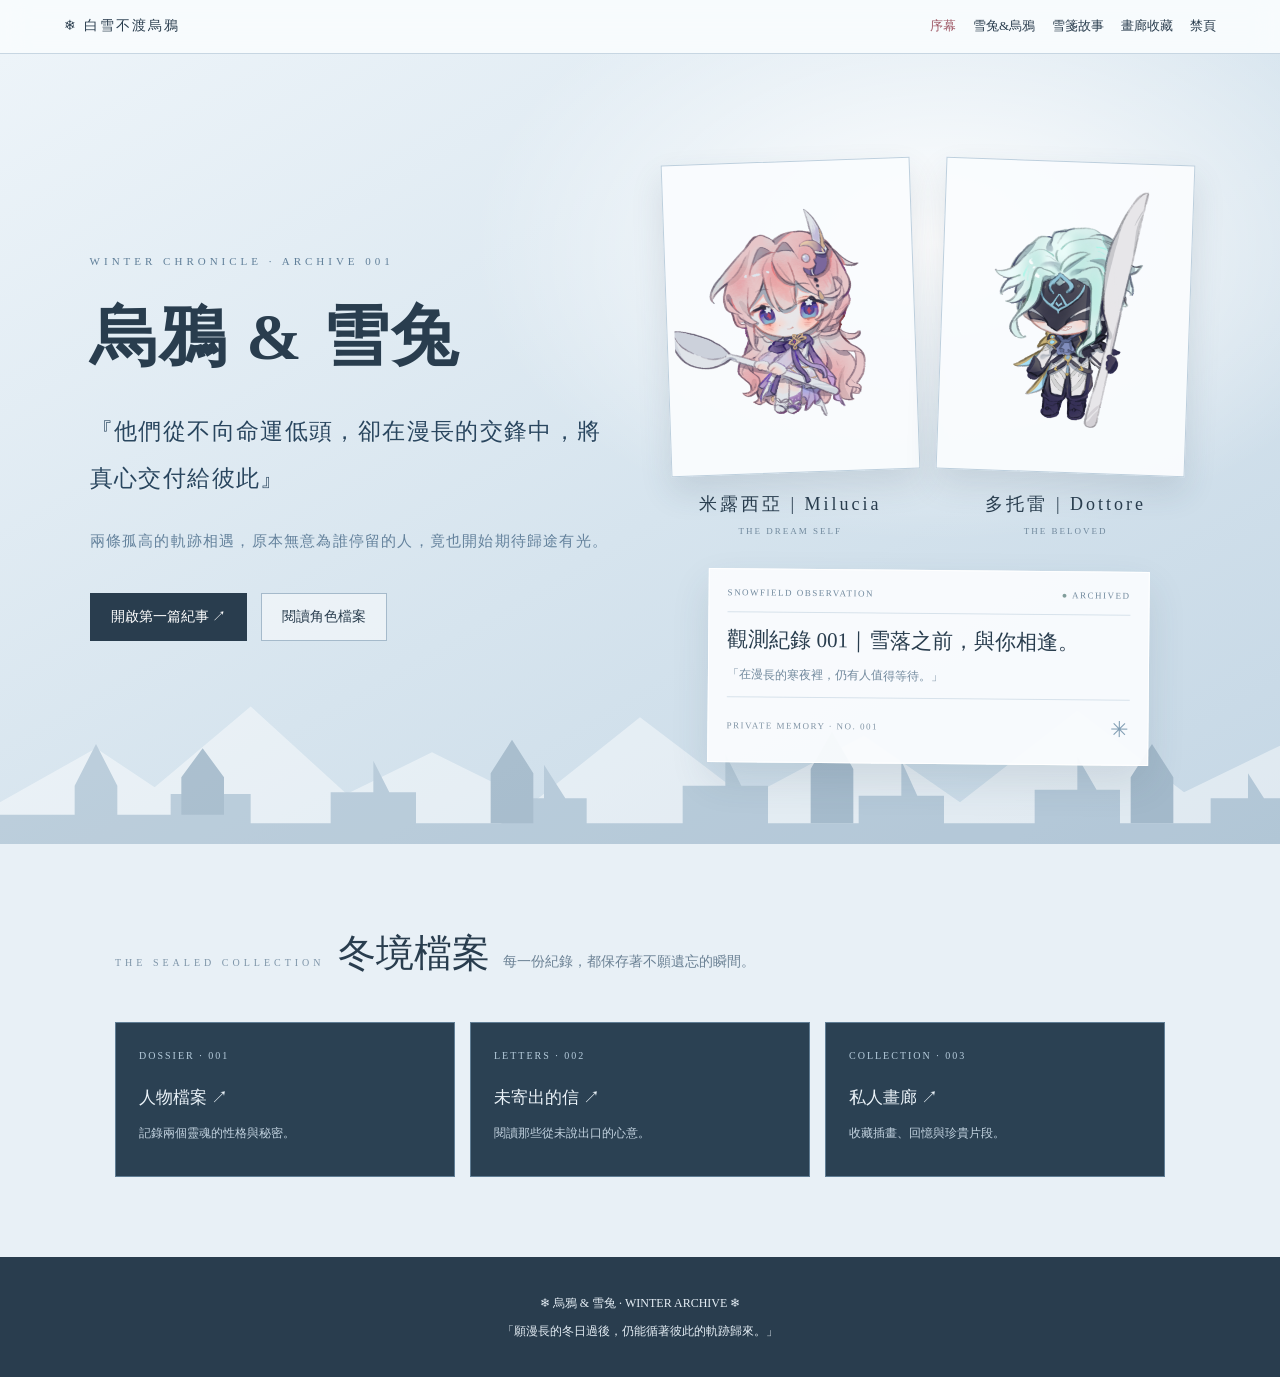
==== index.html @ 5258d236 "Update index.html" ====
<!DOCTYPE html>
<html lang="zh-Hant">
<head>
<meta charset="UTF-8">
<meta name="viewport" content="width=device-width, initial-scale=1">
<meta name="theme-color" content="#dce8f1">
<meta name="description" content="烏鴉與雪兔的私人冬境檔案。">
<title>白雪不渡烏鴉｜至冬觀測紀錄</title>

<link rel="stylesheet" href="style.css">

<style>
:root {
  --ink: #293d4e;
  --blue: #607f99;
  --muted: #71899d;
  --line: #c7d6e2;
  --paper: rgba(250,252,254,.95);
}

* { box-sizing: border-box; }

html { scroll-behavior: smooth; }

body {
  margin: 0;
  color: var(--ink);
  background: #e8f0f6;
  font-family: Georgia, "Noto Serif TC", serif;
  line-height: 1.9;
}

a { color: inherit; text-decoration: none; }

/* 導覽列 */

.site-header {
  position: relative;
  z-index: 10;
  display: flex;
  align-items: center;
  justify-content: space-between;
  flex-wrap: wrap;
  gap: 12px;
  padding: 13px 5%;
  background: rgba(248,251,253,.96);
  border-bottom: 1px solid var(--line);
}

.logo {
  font-size: 14px;
  letter-spacing: 2px;
}

.site-nav {
  display: flex;
  flex-wrap: wrap;
  gap: 17px;
  font-size: 13px;
}

.site-nav a:hover,
.site-nav a[aria-current="page"] {
  color: #a05c69;
}

/* 首頁主視覺 */

.winter-hero {
  position: relative;
  isolation: isolate;
  display: grid;
  grid-template-columns: 1fr 1fr;
  align-items: center;
  gap: clamp(28px, 4vw, 60px);
  min-height: 790px;
  padding: 65px 7%;
  overflow: hidden;
  background:
    radial-gradient(
      ellipse at 73% 24%,
      #ffffff,
      transparent 35%
    ),
    linear-gradient(
      150deg,
      #edf4f9,
      #d6e4ee 55%,
      #c5d7e5
    );
}

.winter-copy {
  position: relative;
  z-index: 2;
  max-width: 650px;
  padding: 25px 0;
}

.winter-eyebrow {
  color: var(--blue);
  font-size: 11px;
  letter-spacing: 4px;
}

.winter-title {
  margin: 22px 0 28px;
  font-size: clamp(43px, 5.2vw, 76px);
  line-height: 1.3;
  letter-spacing: 2px;
}

.winter-quote {
  margin: 0 0 24px;
  font-size: clamp(16px, 1.6vw, 20px);
  line-height: 2;
}

.winter-description {
  margin-bottom: 32px;
  color: var(--blue);
  font-size: 15px;
  line-height: 2.2;
}

.winter-actions {
  display: flex;
  flex-wrap: wrap;
  gap: 9px;
}

.btn {
  display: inline-block;
  padding: 10px 20px;
  color: white;
  background: var(--ink);
  border: 1px solid var(--ink);
  font: inherit;
  font-size: 14px;
  transition: background .25s, transform .25s;
}

.btn:hover {
  background: #4a667e;
  transform: translateY(-2px);
}

.btn-outline {
  color: var(--ink);
  background: rgba(255,255,255,.5);
  border-color: #a5bacb;
}

/* 右側人物區：放大兩張照片 */

.winter-right {
  display: flex;
  flex-direction: column;
  align-items: center;
  gap: 30px;
  width: 100%;
  max-width: 620px;
  justify-self: center;
  padding-top: 28px;
}

.portrait-pair {
  display: grid;
  grid-template-columns: repeat(2, minmax(0, 1fr));
  gap: clamp(14px, 2.2vw, 26px);
  width: 100%;
}

.portrait-item {
  min-width: 0;
  text-align: center;
}

.portrait-frame {
  position: relative;
  overflow: hidden;
  width: 100%;
  aspect-ratio: 4 / 5;
  padding: 7px;
  background: var(--paper);
  border: 1px solid #bdcfdd;
  box-shadow: 0 15px 32px rgba(47,70,90,.14);
  transition:
    transform .45s ease,
    box-shadow .45s ease;
}

.portrait-item:first-child .portrait-frame {
  transform: rotate(-2deg);
}

.portrait-item:last-child .portrait-frame {
  transform: rotate(2deg);
}

.portrait-item:first-child .portrait-frame:hover,
.portrait-item:last-child .portrait-frame:hover {
  transform: translateY(-8px) rotate(0deg) scale(1.025);
  box-shadow: 0 24px 42px rgba(47,70,90,.22);
}

.portrait-frame img {
  display: block;
  width: 100%;
  height: 100%;
  object-fit: cover;
  transition: transform .65s ease;
}

.portrait-frame:hover img {
  transform: scale(1.07);
}

.portrait-name {
  margin: 14px 0 0;
  font-size: 18px;
  font-weight: normal;
  letter-spacing: 3px;
}

.portrait-label {
  margin: 2px 0 0;
  color: var(--muted);
  font-size: 9px;
  letter-spacing: 2px;
}

/* 下方觀測紀錄：縮小並置中 */

.observation-card {
  width: 84%;
  max-width: 460px;
  padding: 15px 18px;
  background: var(--paper);
  border: 1px solid white;
  box-shadow: 0 17px 38px rgba(47,70,90,.12);
  transform: rotate(.5deg);
  transition:
    transform .35s ease,
    box-shadow .35s ease;
}

.observation-card:hover {
  transform: rotate(0deg) translateY(-3px);
  box-shadow: 0 23px 42px rgba(47,70,90,.17);
}

.observation-topline {
  display: flex;
  justify-content: space-between;
  align-items: center;
  flex-wrap: wrap;
  gap: 8px;
  padding-bottom: 10px;
  border-bottom: 1px solid #d7e2eb;
  color: #71899d;
  font-size: 9px;
  letter-spacing: 1.5px;
}

.observation-status::before {
  content: "● ";
  color: #819d9b;
}

.observation-caption {
  padding: 10px 0;
}

.observation-caption h2 {
  margin: 0 0 5px;
  font-size: clamp(16px, 1.7vw, 21px);
  font-weight: normal;
  line-height: 1.7;
}

.observation-caption p {
  margin: 0;
  color: #71899d;
  font-size: 12px;
  line-height: 1.9;
}

.observation-bottom {
  display: flex;
  align-items: center;
  justify-content: space-between;
  padding-top: 8px;
  border-top: 1px solid #d7e2eb;
  color: #8295a6;
  font-size: 9px;
  letter-spacing: 1.5px;
}

.iris-mark {
  color: #819eb4;
  font-size: 22px;
}

/* 冰雪城市剪影 */

.winter-skyline {
  position: absolute;
  z-index: -1;
  bottom: 0;
  left: 0;
  width: 100%;
  height: 150px;
  opacity: .45;
  pointer-events: none;
}

.winter-skyline .mountains { fill: white; }
.winter-skyline .city { fill: #9bb3c6; }
.winter-skyline .towers { fill: #7894aa; }

/* 下方導覽 */

.winter-sections {
  width: min(1100px, 100%);
  margin: auto;
  padding: 65px 25px 80px;
}

.section-heading { margin-bottom: 25px; }

.section-heading small {
  color: #7d94a8;
  font-size: 10px;
  letter-spacing: 4px;
}

.section-heading h2 {
  margin: 8px 0;
  font-size: clamp(27px, 4vw, 38px);
  font-weight: normal;
}

.section-heading p {
  color: #6c8295;
  font-size: 14px;
}

.door-grid {
  display: grid;
  grid-template-columns: repeat(3, minmax(0, 1fr));
  gap: 15px;
}

.door {
  display: block;
  min-height: 155px;
  padding: 23px;
  color: #eaf2f8;
  background: #2b4153;
  border: 1px solid #607d94;
  transition: transform .25s, background .25s;
}

.door:hover {
  transform: translateY(-4px);
  background: #3c566c;
}

.door small {
  display: block;
  margin-bottom: 17px;
  color: #b7cddd;
  font-size: 10px;
  letter-spacing: 2px;
}

.door strong {
  display: block;
  font-weight: normal;
  font-size: 17px;
}

.door span {
  display: block;
  margin-top: 8px;
  color: #c3d3e0;
  font-size: 12px;
}

.winter-footer {
  padding: 30px 20px;
  color: #e5eef5;
  background: #293d4e;
  text-align: center;
}

.winter-footer p {
  margin: 5px 0;
  font-size: 12px;
}

/* 手機與窄螢幕 */

@media (max-width: 800px) {
  .winter-hero {
    grid-template-columns: 1fr;
    min-height: auto;
    gap: 28px;
    padding: 45px 7% 65px;
  }

  .winter-copy {
    padding: 10px 0;
  }

  .winter-title {
    font-size: clamp(40px, 10vw, 65px);
  }

  .winter-right {
    width: 100%;
    max-width: 580px;
    padding-top: 0;
    gap: 25px;
  }

  .portrait-pair {
    gap: 16px;
  }

  .portrait-frame {
    padding: 6px;
  }

  .observation-card {
    width: 88%;
  }

  .door-grid {
    grid-template-columns: 1fr;
  }
}

@media (max-width: 420px) {
  .site-header {
    padding: 12px 5%;
  }

  .site-nav {
    gap: 10px;
    font-size: 12px;
  }

  .portrait-pair {
    gap: 12px;
  }

  .portrait-name {
    font-size: 16px;
  }

  .observation-card {
    width: 94%;
    padding: 13px;
  }
}

@media (prefers-reduced-motion: reduce) {
  *, *::before, *::after {
    animation: none !important;
    transition: none !important;
    scroll-behavior: auto !important;
  }
}
</style>
</head>

<body>

<header class="site-header">
  <a class="logo" href="index.html">❄ 白雪不渡烏鴉</a>

  <nav class="site-nav" aria-label="主要導覽">
    <a href="index.html" aria-current="page">序幕</a>
    <a href="characters.html">雪兔&烏鴉</a>
    <a href="stories.html">雪箋故事</a>
    <a href="gallery.html">畫廊收藏</a>
    <a href="secret.html">禁頁</a>
  </nav>
</header>

<main>

<section class="winter-hero">

  <svg class="winter-skyline"
       viewBox="0 0 1200 180"
       preserveAspectRatio="none"
       aria-hidden="true">
    <g class="mountains">
      <path d="M0 130 L90 65 L145 112 L235 15 L325 120 L405 70 L500 130 L600 28 L700 125 L810 50 L900 130 L1010 20 L1110 118 L1200 62 L1200 180 L0 180Z"/>
    </g>
    <g class="city">
      <path d="M0 145 L70 145 L70 110 L90 60 L110 110 L110 145 L160 145 L160 120 L195 120 L195 85 L210 120 L235 120 L235 155 L310 155 L310 118 L350 118 L350 80 L365 118 L390 118 L390 155 L470 155 L470 125 L510 125 L510 85 L530 125 L550 125 L550 155 L640 155 L640 110 L680 110 L680 72 L695 110 L720 110 L720 155 L805 155 L805 122 L845 122 L845 80 L860 122 L885 122 L885 155 L970 155 L970 115 L1010 115 L1010 75 L1028 115 L1050 115 L1050 155 L1135 155 L1135 125 L1170 125 L1170 95 L1185 125 L1200 125 L1200 180 L0 180Z"/>
    </g>
    <g class="towers">
      <path d="M170 145 L170 100 L190 65 L210 100 L210 145Z M460 155 L460 95 L480 55 L500 95 L500 155Z M760 155 L760 90 L780 45 L800 90 L800 155Z M1060 155 L1060 100 L1080 60 L1100 100 L1100 155Z"/>
    </g>
  </svg>

  <div class="winter-copy">

    <div class="winter-eyebrow">
      WINTER CHRONICLE · ARCHIVE 001
    </div>

    <h1 class="winter-title">烏鴉 &amp; 雪兔</h1>

    <p class="hero-quote">『他們從不向命運低頭，卻在漫長的交鋒中，將真心交付給彼此』</p>

     <p class="hero-description">兩條孤高的軌跡相遇，原本無意為誰停留的人，竟也開始期待歸途有光。</p>

    <div class="winter-actions">
      <a class="btn" href="stories.html">開啟第一篇紀事 ↗</a>
      <a class="btn btn-outline" href="characters.html">閱讀角色檔案</a>
    </div>

  </div>

  <div class="winter-right">

    <div class="portrait-pair">

      <article class="portrait-item">
        <div class="portrait-frame">
          <img
            src="images/01.PNG" alt="米露西亞的夢設大頭照">
        </div>
        <h2 class="portrait-name">米露西亞 | Milucia</h2>
        <p class="portrait-label">THE DREAM SELF</p>
      </article>

      <article class="portrait-item">
        <div class="portrait-frame">
          <img
            src="images/02.PNG" alt="多托雷的夢角大頭照">
        </div>
        <h2 class="portrait-name">多托雷 | Dottore</h2>
        <p class="portrait-label">THE BELOVED</p>
      </article>

    </div>

    <article class="observation-card">

      <div class="observation-topline">
        <span>SNOWFIELD OBSERVATION</span>
        <span class="observation-status">ARCHIVED</span>
      </div>

      <div class="observation-caption">
        <h2>觀測紀錄 001｜雪落之前，與你相逢。</h2>
        <p>「在漫長的寒夜裡，仍有人值得等待。」</p>
      </div>

      <div class="observation-bottom">
        <span>PRIVATE MEMORY · NO. 001</span>
        <span class="iris-mark" aria-label="鳶尾花">✳</span>
      </div>

    </article>

  </div>

</section>

<section class="winter-sections">

  <div class="section-heading">
    <small>THE SEALED COLLECTION</small>
    <h2>冬境檔案</h2>
    <p>每一份紀錄，都保存著不願遺忘的瞬間。</p>
  </div>

  <div class="door-grid">

    <a class="door" href="characters.html">
      <small>DOSSIER · 001</small>
      <strong>人物檔案 ↗</strong>
      <span>記錄兩個靈魂的性格與秘密。</span>
    </a>

    <a class="door" href="stories.html">
      <small>LETTERS · 002</small>
      <strong>未寄出的信 ↗</strong>
      <span>閱讀那些從未說出口的心意。</span>
    </a>

    <a class="door" href="gallery.html">
      <small>COLLECTION · 003</small>
      <strong>私人畫廊 ↗</strong>
      <span>收藏插畫、回憶與珍貴片段。</span>
    </a>

  </div>

</section>

</main>

<footer class="winter-footer">
  <p>❄ 烏鴉 &amp; 雪兔 · WINTER ARCHIVE ❄</p>
  <p>「願漫長的冬日過後，仍能循著彼此的軌跡歸來。」</p>
</footer>

</body>
</html>
---- style.css ----
:root {
  --ink: #263949;
  --blue: #48647c;
  --muted: #71869a;
  --ice: #e8f0f6;
  --paper: rgba(250, 252, 254, .86);
  --line: #bdccd9;
  --wine: #8b3547;
}

* { box-sizing: border-box; }

html {
  scroll-behavior: smooth;
}

body {
  margin: 0;
  color: var(--ink);
  background: #e8eef3;
  font-family: Georgia, "Noto Serif TC", serif;
  line-height: 1.9;
}

a { color: inherit; text-decoration: none; }

.site-header {
  position: sticky;
  top: 0;
  z-index: 30;
  display: flex;
  justify-content: space-between;
  align-items: center;
  flex-wrap: wrap;
  gap: 12px;
  padding: 13px 5%;
  background: rgba(248, 251, 253, .94);
  border-bottom: 1px solid var(--line);
  backdrop-filter: blur(14px);
}

.logo {
  font-size: 14px;
  letter-spacing: 2px;
  color: var(--ink);
}

.site-nav {
  display: flex;
  flex-wrap: wrap;
  gap: 17px;
  font-size: 13px;
}

.site-nav a:hover,
.site-nav a[aria-current="page"] {
  color: var(--wine);
}

.hero {
  position: relative;
  isolation: isolate;
  display: grid;
  grid-template-columns: 1fr .88fr;
  align-items: center;
  gap: clamp(25px, 5vw, 72px);
  min-height: 82vh;
  padding: 75px 8%;
  overflow: hidden;
  background:
    radial-gradient(ellipse at 75% 25%, #fff 0%, transparent 32%),
    linear-gradient(150deg, #edf4f9, #c9d9e6 55%, #e9eff4);
}

.hero::before {
  content: "";
  position: absolute;
  z-index: -1;
  inset: 0;
  opacity: .45;
  background:
    linear-gradient(180deg, transparent 55%, #f8fbfd 100%);
}

.hero-copy {
  position: relative;
  z-index: 2;
  max-width: 620px;
  animation: reveal 1s ease both;
}

.eyebrow {
  color: var(--blue);
  font-size: 11px;
  letter-spacing: 4px;
}

h1 {
  font-size: clamp(40px, 6vw, 70px);
  line-height: 1.35;
  letter-spacing: 3px;
  margin: 18px 0 25px;
}

.hero-quote {
  font-size: clamp(16px, 1.8vw, 20px);
  margin: 22px 0;
}

.hero-description {
  color: #536a7e;
  margin: 22px 0 30px;
}

.art-card {
  position: relative;
  z-index: 2;
  padding: 12px;
  background: rgba(255,255,255,.76);
  border: 1px solid white;
  box-shadow: 0 24px 65px rgba(43, 65, 84, .18);
  transform: rotate(1.5deg);
  transition: transform .4s, box-shadow .4s;
}

.art-card:hover {
  transform: rotate(0deg) translateY(-6px);
  box-shadow: 0 30px 75px rgba(43, 65, 84, .23);
}

.art-frame {
  min-height: 250px;
  aspect-ratio: 4 / 5;
  overflow: hidden;
  background:
    radial-gradient(ellipse at 50% 35%, white, transparent 65%),
    linear-gradient(145deg, #f8fbfd, #c9d9e6);
}

.art-frame img {
  display: block;
  width: 100%;
  height: 100%;
  min-height: 250px;
  object-fit: cover;
}

.art-caption {
  padding: 12px 5px 5px;
}

.art-caption h2 {
  margin: 0;
  font-size: 19px;
}

.art-caption p {
  margin: 4px 0 0;
  color: var(--muted);
  font-size: 12px;
}

.btn {
  display: inline-block;
  padding: 10px 20px;
  margin: 5px 5px 5px 0;
  color: white;
  background: var(--ink);
  border: 1px solid var(--ink);
  font: inherit;
  font-size: 14px;
  cursor: pointer;
  transition: .25s;
}

.btn:hover {
  background: var(--blue);
  transform: translateY(-2px);
}

.btn-outline {
  color: var(--ink);
  background: rgba(255,255,255,.5);
  border-color: #9aafc0;
}

.btn-outline:hover {
  color: white;
  background: var(--blue);
}

.page-banner {
  position: relative;
  overflow: hidden;
  padding: 75px 8%;
  background:
    radial-gradient(ellipse at 80% 0%, white, transparent 45%),
    linear-gradient(145deg, #dce8f1, #f6f9fb);
  border-bottom: 1px solid var(--line);
}

.page-banner h1 {
  font-size: clamp(35px, 5vw, 58px);
}

.content {
  width: min(1000px, 100%);
  margin: auto;
  padding: 55px 24px 85px;
}

.section-heading {
  display: flex;
  flex-wrap: wrap;
  align-items: baseline;
  gap: 13px;
  margin-bottom: 22px;
}

.section-number {
  color: var(--wine);
  font-size: 24px;
  font-style: italic;
}

h2, h3 { color: var(--ink); }

.grid {
  display: grid;
  grid-template-columns: repeat(2, minmax(0, 1fr));
  gap: 20px;
}

.card {
  padding: 25px;
  background: var(--paper);
  border: 1px solid var(--line);
  box-shadow: 0 12px 35px rgba(43,65,84,.07);
  transition: transform .3s, border-color .3s;
}

.card:hover {
  transform: translateY(-4px);
  border-color: #829bb0;
}

.card-label {
  color: var(--wine);
  font-size: 11px;
  letter-spacing: 3px;
}

.card p { color: #566d81; }

.story-card {
  margin: 18px 0;
  border-left: 3px solid #8b3547;
}

.gallery-image {
  display: block;
  width: 100%;
  aspect-ratio: 4 / 3;
  object-fit: cover;
  background: #dbe6ee;
}

.dialogue-box {
  min-height: 80px;
  padding: 20px;
  color: var(--ink);
  background: #f8fbfd;
  border-left: 3px solid var(--wine);
  margin-bottom: 16px;
}

input {
  width: min(100%, 420px);
  padding: 12px;
  border: 1px solid #aebfce;
  background: #f9fbfd;
  font: inherit;
}

.ice-scene {
  position: absolute;
  inset: auto 0 0;
  width: 100%;
  height: 35%;
  z-index: -1;
  opacity: .42;
  pointer-events: none;
}

.ice-scene .far { fill: #a9bfd0; }
.ice-scene .near { fill: #718da4; }
.ice-scene .snow { fill: #f8fbfd; }

footer {
  padding: 30px 20px;
  text-align: center;
  color: #e8f0f6;
  background: #263949;
}

footer p { margin: 4px; }

.small {
  font-size: 12px;
  color: var(--muted);
}

@keyframes reveal {
  from { opacity: 0; transform: translateY(16px); }
  to { opacity: 1; transform: translateY(0); }
}

@media (max-width: 760px) {
  .hero {
    grid-template-columns: 1fr;
    padding: 55px 7%;
  }

  .art-card {
    width: min(100%, 440px);
    margin: 10px auto 20px;
  }

  .grid { grid-template-columns: 1fr; }

  .site-header { align-items: flex-start; }
  .site-nav { gap: 10px; }
  .page-banner { padding: 55px 7%; }
}

@media (prefers-reduced-motion: reduce) {
  *, *::before, *::after {
    animation: none !important;
    transition: none !important;
    scroll-behavior: auto !important;
  }
}

/* ===== 烏鴉與雪兔：冰封檔案室首頁 ===== */

.archive-home {
  background: #e9f0f5;
  color: #25394a;
}

.archive-hero {
  position: relative;
  isolation: isolate;
  min-height: 88vh;
  display: flex;
  align-items: flex-end;
  padding: 90px 8% 85px;
  overflow: hidden;
  background:
    linear-gradient(
      0deg,
      rgba(16, 31, 45, .94) 0%,
      rgba(22, 40, 55, .62) 42%,
      rgba(30, 49, 65, .12) 100%
    ),
    url("images/winter-palace.jpg") center 45% / cover no-repeat,
    linear-gradient(145deg, #cbdbe7, #526c83);
}

.archive-hero::after {
  content: "SNEZHNAYA";
  position: absolute;
  z-index: -1;
  top: 25px;
  right: -15px;
  color: rgba(255,255,255,.12);
  font-size: clamp(55px, 12vw, 160px);
  letter-spacing: 10px;
  writing-mode: vertical-rl;
  pointer-events: none;
}

.archive-hero-inner {
  width: min(780px, 100%);
  color: #f4f8fb;
}

.archive-kicker {
  color: #c3d7e6;
  font-size: 11px;
  letter-spacing: 5px;
}

.archive-hero h1 {
  margin: 20px 0;
  color: #f7fafc;
  font-size: clamp(42px, 8vw, 88px);
  line-height: 1.25;
  letter-spacing: 5px;
  text-shadow: 0 3px 25px rgba(0,0,0,.18);
}

.archive-quote {
  max-width: 680px;
  padding-left: 18px;
  border-left: 2px solid #b6cbdc;
  color: #edf4f9;
  font-size: clamp(16px, 2vw, 21px);
}

.archive-description {
  max-width: 650px;
  color: #c7d7e4;
  margin: 24px 0 30px;
}

.archive-stamp {
  display: inline-block;
  margin-bottom: 25px;
  padding: 5px 10px;
  border: 1px solid rgba(220,235,246,.45);
  color: #d7e6f1;
  font-size: 10px;
  letter-spacing: 3px;
}

.archive-links {
  display: grid;
  grid-template-columns: repeat(3, minmax(0, 1fr));
  gap: 12px;
}

.archive-link {
  display: block;
  padding: 20px;
  color: #edf4f9;
  background: #24394c;
  border: 1px solid #526b80;
  transition: .25s;
}

.archive-link:hover {
  background: #3b566d;
  transform: translateY(-4px);
}

.archive-link small {
  display: block;
  margin-bottom: 8px;
  color: #b9ccdb;
  letter-spacing: 2px;
}

.archive-link strong {
  font-size: 16px;
  font-weight: normal;
}

.archive-gallery {
  max-width: 1100px;
  margin: auto;
  padding: 75px 24px;
}

.archive-gallery-heading {
  margin-bottom: 30px;
}

.archive-gallery-heading h2 {
  font-size: clamp(28px, 4vw, 42px);
  letter-spacing: 3px;
}

.archive-gallery-heading p {
  color: #637b90;
}

.archive-art-grid {
  display: grid;
  grid-template-columns: 1.1fr .9fr;
  gap: 20px;
  align-items: start;
}

.archive-art {
  padding: 12px;
  background: #f9fbfd;
  border: 1px solid #c4d2de;
  box-shadow: 0 15px 35px rgba(37,57,74,.09);
}

.archive-art:nth-child(2) {
  margin-top: 55px;
}

.archive-art img {
  display: block;
  width: 100%;
  aspect-ratio: 4 / 5;
  object-fit: cover;
  background: #d6e3ec;
}

.archive-art figcaption {
  padding: 15px 5px 8px;
}

.archive-art figcaption small {
  color: #8b3547;
  letter-spacing: 2px;
}

.archive-art figcaption h3 {
  margin: 7px 0;
}

.archive-art figcaption p {
  color: #637b90;
  font-size: 13px;
}

.archive-endnote {
  padding: 45px 20px;
  text-align: center;
  color: #dce8f1;
  background: #243747;
}

@media (max-width: 700px) {
  .archive-hero {
    min-height: 78vh;
    padding: 65px 7%;
  }

  .archive-links {
    grid-template-columns: 1fr;
  }

  .archive-art-grid {
    grid-template-columns: 1fr;
  }

  .archive-art:nth-child(2) {
    margin-top: 0;
  }
}
/* ===== 烏鴉與雪兔｜冰雪文學字體美化 ===== */

/* 首頁第一段：優雅的古典題詞 */
.hero-quote {
  font-family: "Noto Serif TC", "Songti TC", "PMingLiU", serif;
  font-size: clamp(20px, 1.8vw, 27px);
  font-weight: 400;
  line-height: 2;
  letter-spacing: 0.06em;
  color: #29465f;
  text-shadow: 0 1px 2px rgba(255, 255, 255, 0.3);
  margin-bottom: 24px;
}

/* 首頁第二段：清冷的冬日手札 */
.hero-description {
  font-family: "Noto Serif TC", "Songti TC", "PMingLiU", serif;
  font-size: clamp(15px, 1.15vw, 18px);
  font-weight: 400;
  line-height: 2.2;
  letter-spacing: 0.08em;
  color: #64829c;
  margin-top: 12px;
  margin-bottom: 30px;
}

/* 手機版字體調整 */
@media (max-width: 600px) {
  .hero-quote {
    font-size: 18px;
    letter-spacing: 0.03em;
  }

  .hero-description {
    font-size: 14px;
    letter-spacing: 0.04em;
  }
}
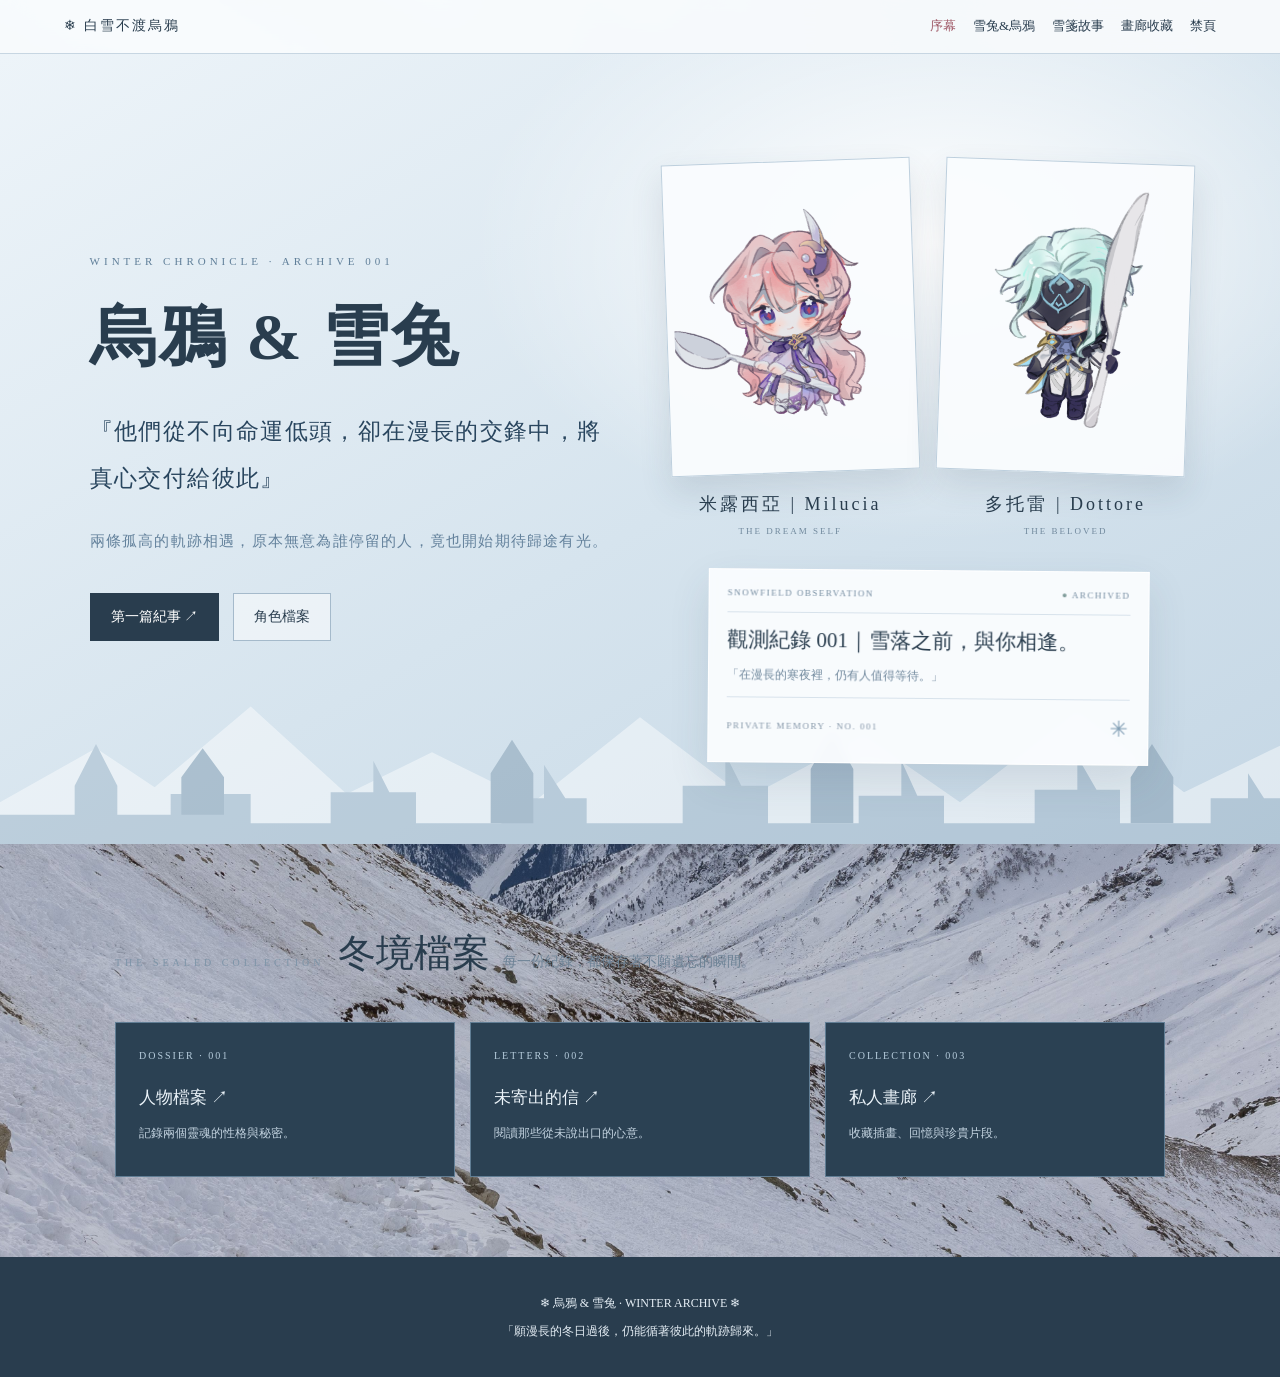
==== commit aa2fc818: "Update index.html" ====
--- a/index.html
+++ b/index.html
@@ -523,8 +523,8 @@
      <p class="hero-description">兩條孤高的軌跡相遇，原本無意為誰停留的人，竟也開始期待歸途有光。</p>
 
     <div class="winter-actions">
-      <a class="btn" href="stories.html">開啟第一篇紀事 ↗</a>
-      <a class="btn btn-outline" href="characters.html">閱讀角色檔案</a>
+      <a class="btn" href="stories.html">第一篇紀事 ↗</a>
+      <a class="btn btn-outline" href="characters.html">角色檔案</a>
     </div>
 
   </div>
--- a/style.css
+++ b/style.css
@@ -583,3 +583,80 @@
     letter-spacing: 0.04em;
   }
 }
+
+/* ===== 烏鴉與雪兔｜淡色冰雪背景 ===== */
+
+body {
+  background-color: #edf3f8;
+  background-image: url("./images/yuki.jpg") !important;
+  background-size: cover !important;
+  background-position: center !important;
+  background-repeat: no-repeat !important;
+  background-attachment: fixed;
+}
+
+/* 讓首頁內容保持清晰 */
+.hero {
+  background-color: transparent;
+}
+
+/* 照片卡片與觀測紀錄維持清透的冰雪質感 */
+.observation-card,
+.character-card {
+  background-color: rgba(250, 252, 255, 0.88);
+  backdrop-filter: blur(5px);
+  -webkit-backdrop-filter: blur(5px);
+}
+
+/* 手機版背景 */
+@media (max-width: 768px) {
+  body {
+    background-attachment: scroll;
+    background-position: center center;
+  }
+}
+/* ===== 首頁專用：雪山背景 ===== */
+
+body:has(.hero) {
+  background-image:
+    linear-gradient(
+      rgba(239, 245, 250, 0.76),
+      rgba(239, 245, 250, 0.76)
+    ),
+    url("./images/yuki.jpg") !important;
+  background-size: cover !important;
+  background-position: center center !important;
+  background-repeat: no-repeat !important;
+  background-attachment: fixed !important;
+}
+
+/* 首頁主視覺保持透明，讓雪山透出來 */
+.hero {
+  background: transparent !important;
+  background-image: none !important;
+}
+
+/* ===== 烏鴉與雪兔：首頁雪山背景修正 ===== */
+
+/* ===== 首頁雪山背景：統一設定 ===== */
+body:has(.hero) {
+  background-color: #edf3f8 !important;
+  background-image:
+    linear-gradient(
+      rgba(239, 245, 250, 0.38),
+      rgba(239, 245, 250, 0.38)
+    ),
+    url("./images/yuki.jpg") !important;
+  background-size: cover !important;
+  background-position: center center !important;
+  background-repeat: no-repeat !important;
+  background-attachment: fixed !important;
+}
+
+body:has(.hero) .hero {
+  background: transparent !important;
+  background-image: none !important;
+}
+
+}
+
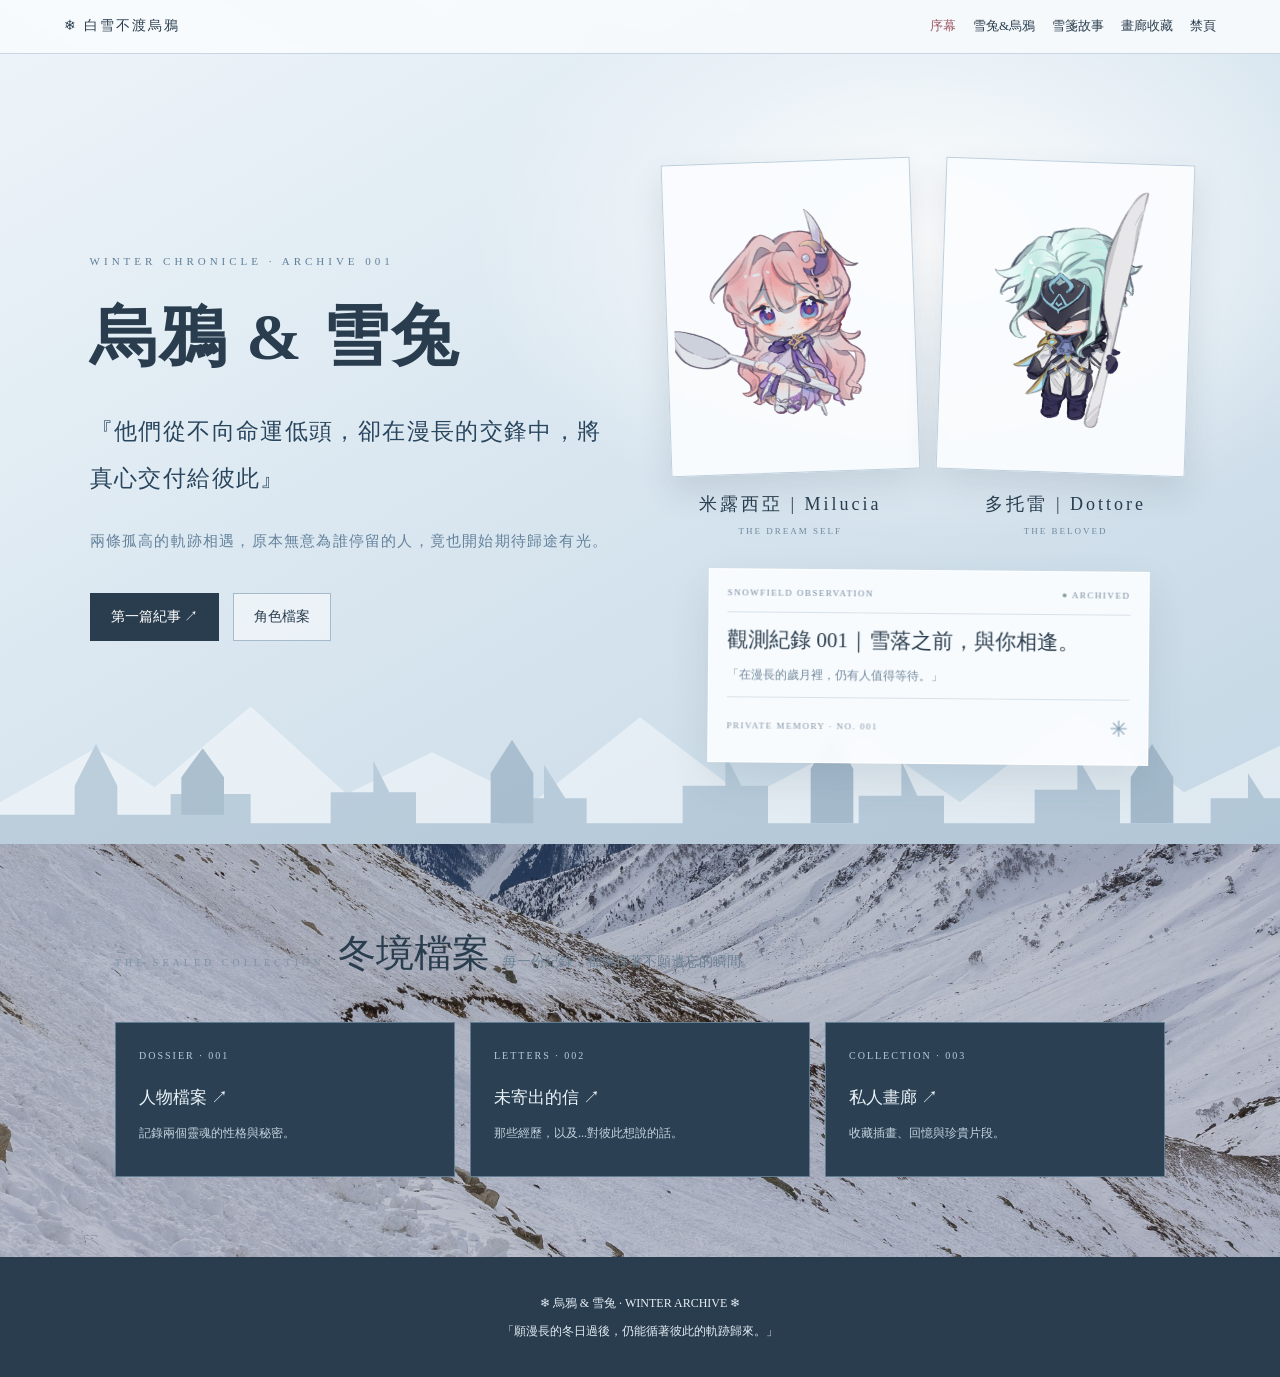
==== commit 365e99bb: "Update index.html" ====
--- a/index.html
+++ b/index.html
@@ -536,7 +536,7 @@
       <article class="portrait-item">
         <div class="portrait-frame">
           <img
-            src="images/01.PNG" alt="米露西亞的夢設大頭照">
+            src="images/01.PNG" alt="米露西亞的大頭照">
         </div>
         <h2 class="portrait-name">米露西亞 | Milucia</h2>
         <p class="portrait-label">THE DREAM SELF</p>
@@ -545,7 +545,7 @@
       <article class="portrait-item">
         <div class="portrait-frame">
           <img
-            src="images/02.PNG" alt="多托雷的夢角大頭照">
+            src="images/02.PNG" alt="多托雷的大頭照">
         </div>
         <h2 class="portrait-name">多托雷 | Dottore</h2>
         <p class="portrait-label">THE BELOVED</p>
@@ -562,12 +562,12 @@
 
       <div class="observation-caption">
         <h2>觀測紀錄 001｜雪落之前，與你相逢。</h2>
-        <p>「在漫長的寒夜裡，仍有人值得等待。」</p>
+        <p>「在漫長的歲月裡，仍有人值得等待。」</p>
       </div>
 
       <div class="observation-bottom">
         <span>PRIVATE MEMORY · NO. 001</span>
-        <span class="iris-mark" aria-label="鳶尾花">✳</span>
+        <span class="iris-mark" aria-label="山茶花">✳</span>
       </div>
 
     </article>
@@ -595,7 +595,7 @@
     <a class="door" href="stories.html">
       <small>LETTERS · 002</small>
       <strong>未寄出的信 ↗</strong>
-      <span>閱讀那些從未說出口的心意。</span>
+      <span>那些經歷，以及...對彼此想說的話。</span>
     </a>
 
     <a class="door" href="gallery.html">
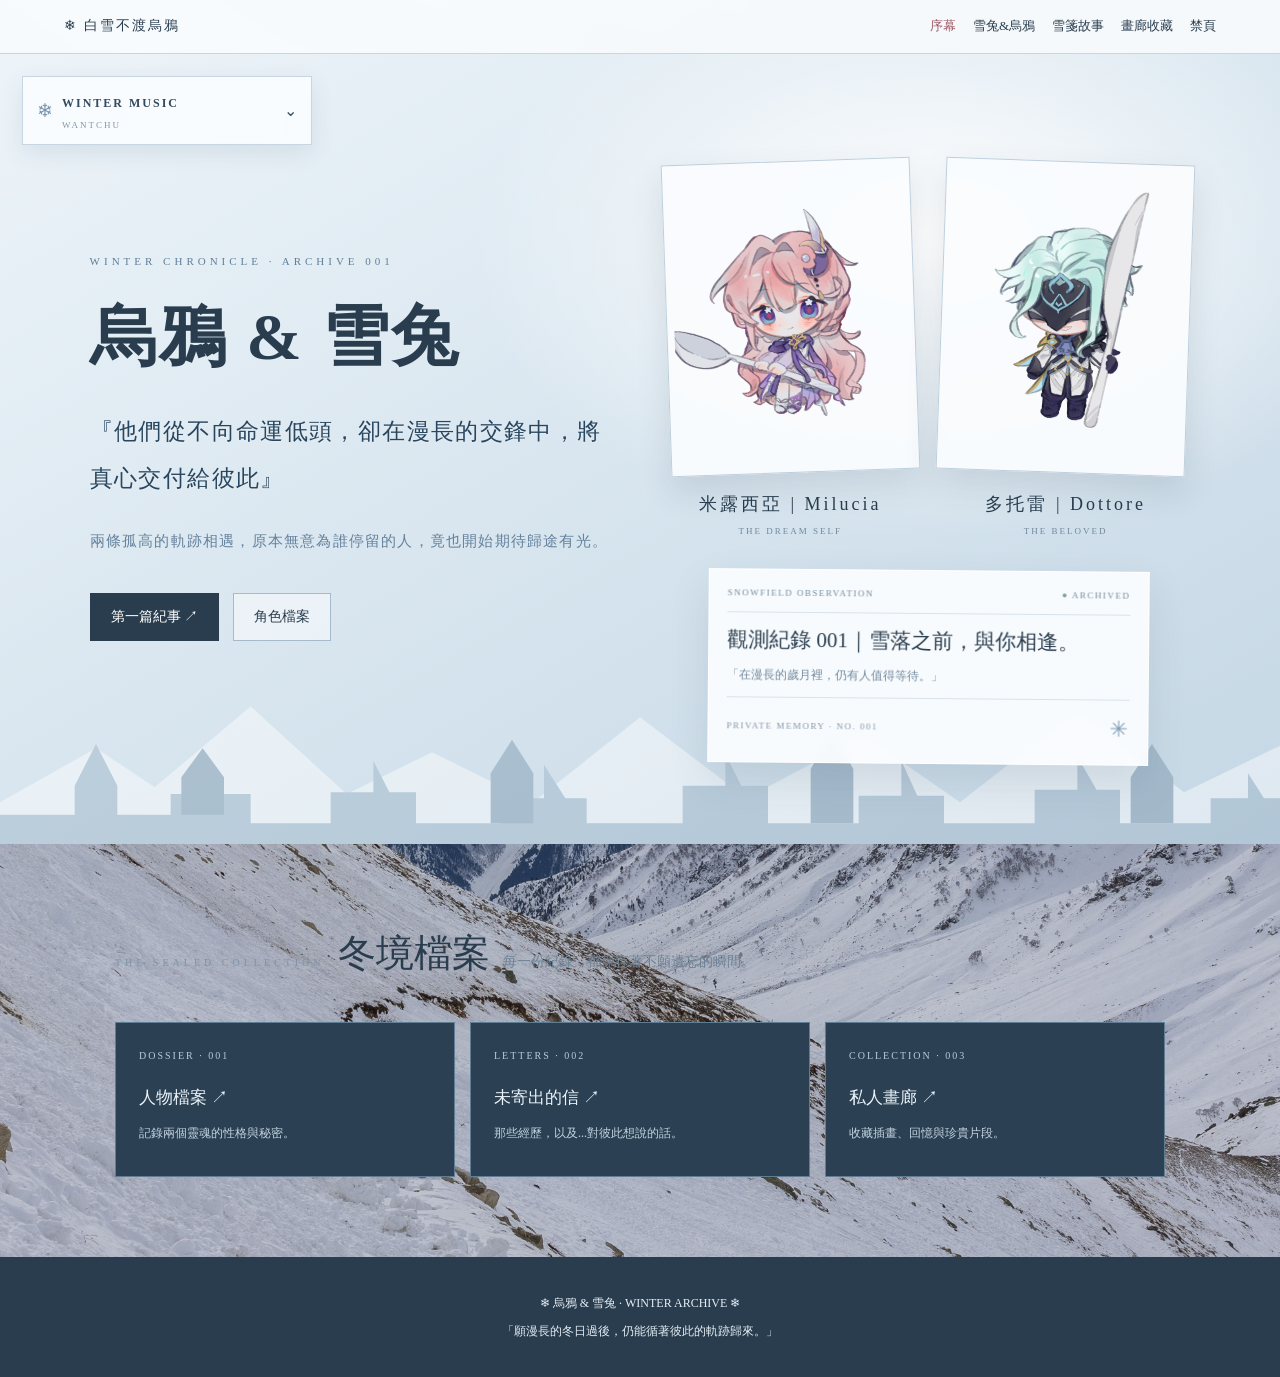
==== commit 03d2691d: "Update index.html" ====
--- a/index.html
+++ b/index.html
@@ -474,6 +474,164 @@
     scroll-behavior: auto !important;
   }
 }
+
+/* WINTER MUSIC PLAYER */
+.winter-music {
+  position: fixed;
+  top: 76px;
+  left: 22px;
+  z-index: 50;
+  width: min(290px, calc(100vw - 32px));
+  color: #344b5f;
+  font-family: Georgia, "Noto Serif TC", serif;
+}
+.winter-music-toggle {
+  display: flex;
+  align-items: center;
+  justify-content: space-between;
+  gap: 12px;
+  width: 100%;
+  padding: 10px 14px;
+  color: #344b5f;
+  background: rgba(249,252,254,.94);
+  border: 1px solid #c7d6e2;
+  box-shadow: 0 8px 22px rgba(47,70,90,.10);
+  cursor: pointer;
+  font: inherit;
+  text-align: left;
+  backdrop-filter: blur(10px);
+}
+.winter-music-toggle:hover { background: #fff; }
+.winter-music-toggle-label {
+  display: flex;
+  align-items: center;
+  gap: 9px;
+  min-width: 0;
+}
+.winter-music-disc {
+  color: #7895ad;
+  font-size: 19px;
+  line-height: 1;
+}
+.winter-music-toggle small {
+  display: block;
+  color: #8298aa;
+  font-size: 9px;
+  letter-spacing: 2px;
+}
+.winter-music-panel {
+  display: none;
+  margin-top: 7px;
+  padding: 15px;
+  background: rgba(249,252,254,.97);
+  border: 1px solid #c7d6e2;
+  box-shadow: 0 14px 34px rgba(47,70,90,.16);
+  backdrop-filter: blur(12px);
+}
+.winter-music.is-open .winter-music-panel { display: block; }
+.winter-music-topline {
+  display: flex;
+  align-items: center;
+  justify-content: space-between;
+  margin-bottom: 12px;
+  color: #8298aa;
+  font-size: 9px;
+  letter-spacing: 2px;
+}
+.winter-music-track {
+  margin-bottom: 2px;
+  color: #2e465a;
+  font-size: 17px;
+  overflow-wrap: anywhere;
+}
+.winter-music-subtitle {
+  margin-bottom: 13px;
+  color: #8298aa;
+  font-size: 10px;
+  letter-spacing: 1px;
+}
+.winter-music-select {
+  width: 100%;
+  margin: 0 0 12px;
+  padding: 8px 10px;
+  color: #405b70;
+  background: #f1f6fa;
+  border: 1px solid #d0dde7;
+  font: inherit;
+  font-size: 12px;
+}
+.winter-music-time {
+  display: flex;
+  justify-content: space-between;
+  margin-bottom: 3px;
+  color: #8298aa;
+  font: 10px Georgia, serif;
+  font-variant-numeric: tabular-nums;
+}
+.winter-music input[type="range"] {
+  width: 100%;
+  margin: 3px 0 10px;
+  accent-color: #718fa8;
+  cursor: pointer;
+}
+.winter-music-controls {
+  display: flex;
+  align-items: center;
+  justify-content: center;
+  gap: 22px;
+  margin: 4px 0 12px;
+}
+.winter-music-controls button,
+.winter-music-volume button {
+  display: inline-flex;
+  align-items: center;
+  justify-content: center;
+  padding: 0;
+  color: #536f85;
+  background: transparent;
+  border: 0;
+  cursor: pointer;
+  font-size: 17px;
+}
+.winter-music-controls .winter-music-play {
+  width: 39px;
+  height: 39px;
+  color: #fff;
+  background: #344f65;
+  border-radius: 50%;
+  font-size: 15px;
+}
+.winter-music-volume {
+  display: grid;
+  grid-template-columns: 18px 1fr 30px;
+  align-items: center;
+  gap: 8px;
+  color: #7891a5;
+  font-size: 10px;
+}
+.winter-music-volume input { margin: 0 !important; }
+.winter-music-note {
+  margin-top: 11px;
+  color: #9aabba;
+  font-size: 8px;
+  letter-spacing: 1.7px;
+  text-align: center;
+}
+.winter-music button:focus-visible,
+.winter-music select:focus-visible,
+.winter-music input:focus-visible {
+  outline: 2px solid #789ab2;
+  outline-offset: 3px;
+}
+@media (max-width: 600px) {
+  .winter-music {
+    top: 12px;
+    left: 12px;
+    width: min(260px, calc(100vw - 24px));
+  }
+  .winter-music-panel { padding: 12px; }
+}
+
 </style>
 </head>
 
@@ -615,5 +773,200 @@
   <p>「願漫長的冬日過後，仍能循著彼此的軌跡歸來。」</p>
 </footer>
 
+
+<!-- WINTER MUSIC PLAYER -->
+<aside class="winter-music" id="winterMusic">
+  <button class="winter-music-toggle" id="musicToggle"
+          type="button" aria-expanded="false" aria-controls="musicPanel">
+    <span class="winter-music-toggle-label">
+      <span class="winter-music-disc" aria-hidden="true">❄</span>
+      <span>
+        <strong style="font-size:12px;letter-spacing:2px;">WINTER MUSIC</strong>
+        <small id="musicMiniTitle">選擇一首冬日旋律</small>
+      </span>
+    </span>
+    <span id="musicChevron" aria-hidden="true">⌄</span>
+  </button>
+
+  <div class="winter-music-panel" id="musicPanel">
+    <div class="winter-music-topline">
+      <span>NOW PLAYING</span>
+      <span id="musicTrackNumber">TRACK 01 / 03</span>
+    </div>
+
+    <div class="winter-music-track" id="musicTrackTitle">WANTCHU</div>
+    <div class="winter-music-subtitle">WINTER CHRONICLE · MUSIC ARCHIVE</div>
+
+    <label for="musicSelect" class="winter-music-subtitle">PLAYLIST</label>
+    <select class="winter-music-select" id="musicSelect">
+      <option value="0">01 · WANTCHU</option>
+      <option value="1">02 · 心の在り処</option>
+      <option value="2">03 · 星月夜</option>
+    </select>
+
+    <div class="winter-music-time">
+      <span id="musicCurrentTime">0:00</span>
+      <span id="musicDuration">0:00</span>
+    </div>
+    <input id="musicSeek" type="range" min="0" max="100" value="0"
+           step="0.1" aria-label="歌曲播放進度">
+
+    <div class="winter-music-controls">
+      <button type="button" id="musicPrev" aria-label="上一首">|◀</button>
+      <button type="button" class="winter-music-play" id="musicPlay"
+              aria-label="播放">▶</button>
+      <button type="button" id="musicNext" aria-label="下一首">▶|</button>
+    </div>
+
+    <div class="winter-music-volume">
+      <span aria-hidden="true">♫</span>
+      <input id="musicVolume" type="range" min="0" max="1" value="0.65"
+             step="0.01" aria-label="音量">
+      <span id="musicVolumeText">65%</span>
+    </div>
+    <div class="winter-music-note">A QUIET MOMENT IN THE SNOW</div>
+  </div>
+
+  <audio id="winterAudio" preload="metadata"></audio>
+</aside>
+
+
+<script>
+(() => {
+  const tracks = [
+    {
+      title: "WANTCHU",
+      file: "audio/WANTCHU-keshi.mp3"
+    },
+    {
+      title: "心の在り処",
+      file: "audio/" + encodeURIComponent("《心の在り処》.mp3")
+    },
+    {
+      title: "星月夜",
+      file: "audio/" + encodeURIComponent("《星月夜》.mp3")
+    }
+  ];
+
+  const player = document.getElementById("winterMusic");
+  const audio = document.getElementById("winterAudio");
+  const toggle = document.getElementById("musicToggle");
+  const panel = document.getElementById("musicPanel");
+  const chevron = document.getElementById("musicChevron");
+  const select = document.getElementById("musicSelect");
+  const title = document.getElementById("musicTrackTitle");
+  const miniTitle = document.getElementById("musicMiniTitle");
+  const number = document.getElementById("musicTrackNumber");
+  const playButton = document.getElementById("musicPlay");
+  const seek = document.getElementById("musicSeek");
+  const currentTime = document.getElementById("musicCurrentTime");
+  const duration = document.getElementById("musicDuration");
+  const volume = document.getElementById("musicVolume");
+  const volumeText = document.getElementById("musicVolumeText");
+
+  let currentTrack = 0;
+  let seeking = false;
+
+  function formatTime(seconds) {
+    if (!Number.isFinite(seconds)) return "0:00";
+    const mins = Math.floor(seconds / 60);
+    const secs = Math.floor(seconds % 60);
+    return mins + ":" + String(secs).padStart(2, "0");
+  }
+
+  function updateTrackLabels() {
+    const track = tracks[currentTrack];
+    title.textContent = track.title;
+    miniTitle.textContent = track.title;
+    number.textContent = "TRACK " + String(currentTrack + 1).padStart(2, "0") + " / 03";
+    select.value = String(currentTrack);
+  }
+
+  function loadTrack(index, autoplay = false) {
+    currentTrack = (index + tracks.length) % tracks.length;
+    audio.pause();
+    audio.src = tracks[currentTrack].file;
+    audio.load();
+    updateTrackLabels();
+    seek.value = 0;
+    currentTime.textContent = "0:00";
+    duration.textContent = "0:00";
+    playButton.textContent = "▶";
+    playButton.setAttribute("aria-label", "播放");
+    if (autoplay) {
+      audio.play().then(updatePlayButton).catch(() => {
+        updatePlayButton();
+      });
+    }
+  }
+
+  function updatePlayButton() {
+    const playing = !audio.paused;
+    playButton.textContent = playing ? "Ⅱ" : "▶";
+    playButton.setAttribute("aria-label", playing ? "暫停" : "播放");
+  }
+
+  toggle.addEventListener("click", () => {
+    const isOpen = player.classList.toggle("is-open");
+    toggle.setAttribute("aria-expanded", String(isOpen));
+    chevron.textContent = isOpen ? "⌃" : "⌄";
+  });
+
+  playButton.addEventListener("click", () => {
+    if (audio.paused) {
+      audio.play().then(updatePlayButton).catch(() => {
+        updatePlayButton();
+      });
+    } else {
+      audio.pause();
+    }
+  });
+
+  document.getElementById("musicPrev").addEventListener("click", () => {
+    loadTrack(currentTrack - 1, true);
+  });
+
+  document.getElementById("musicNext").addEventListener("click", () => {
+    loadTrack(currentTrack + 1, true);
+  });
+
+  select.addEventListener("change", () => {
+    loadTrack(Number(select.value), true);
+  });
+
+  audio.addEventListener("play", updatePlayButton);
+  audio.addEventListener("pause", updatePlayButton);
+  audio.addEventListener("ended", () => loadTrack(currentTrack + 1, true));
+
+  audio.addEventListener("loadedmetadata", () => {
+    duration.textContent = formatTime(audio.duration);
+    seek.max = Number.isFinite(audio.duration) ? audio.duration : 0;
+  });
+
+  audio.addEventListener("timeupdate", () => {
+    if (!seeking) seek.value = audio.currentTime || 0;
+    currentTime.textContent = formatTime(audio.currentTime);
+  });
+
+  seek.addEventListener("input", () => {
+    seeking = true;
+    currentTime.textContent = formatTime(Number(seek.value));
+  });
+
+  seek.addEventListener("change", () => {
+    audio.currentTime = Number(seek.value);
+    seeking = false;
+  });
+
+  volume.addEventListener("input", () => {
+    audio.volume = Number(volume.value);
+    volumeText.textContent = Math.round(audio.volume * 100) + "%";
+  });
+
+  audio.volume = Number(volume.value);
+  loadTrack(0, false);
+})();
+</script>
+
 </body>
 </html>
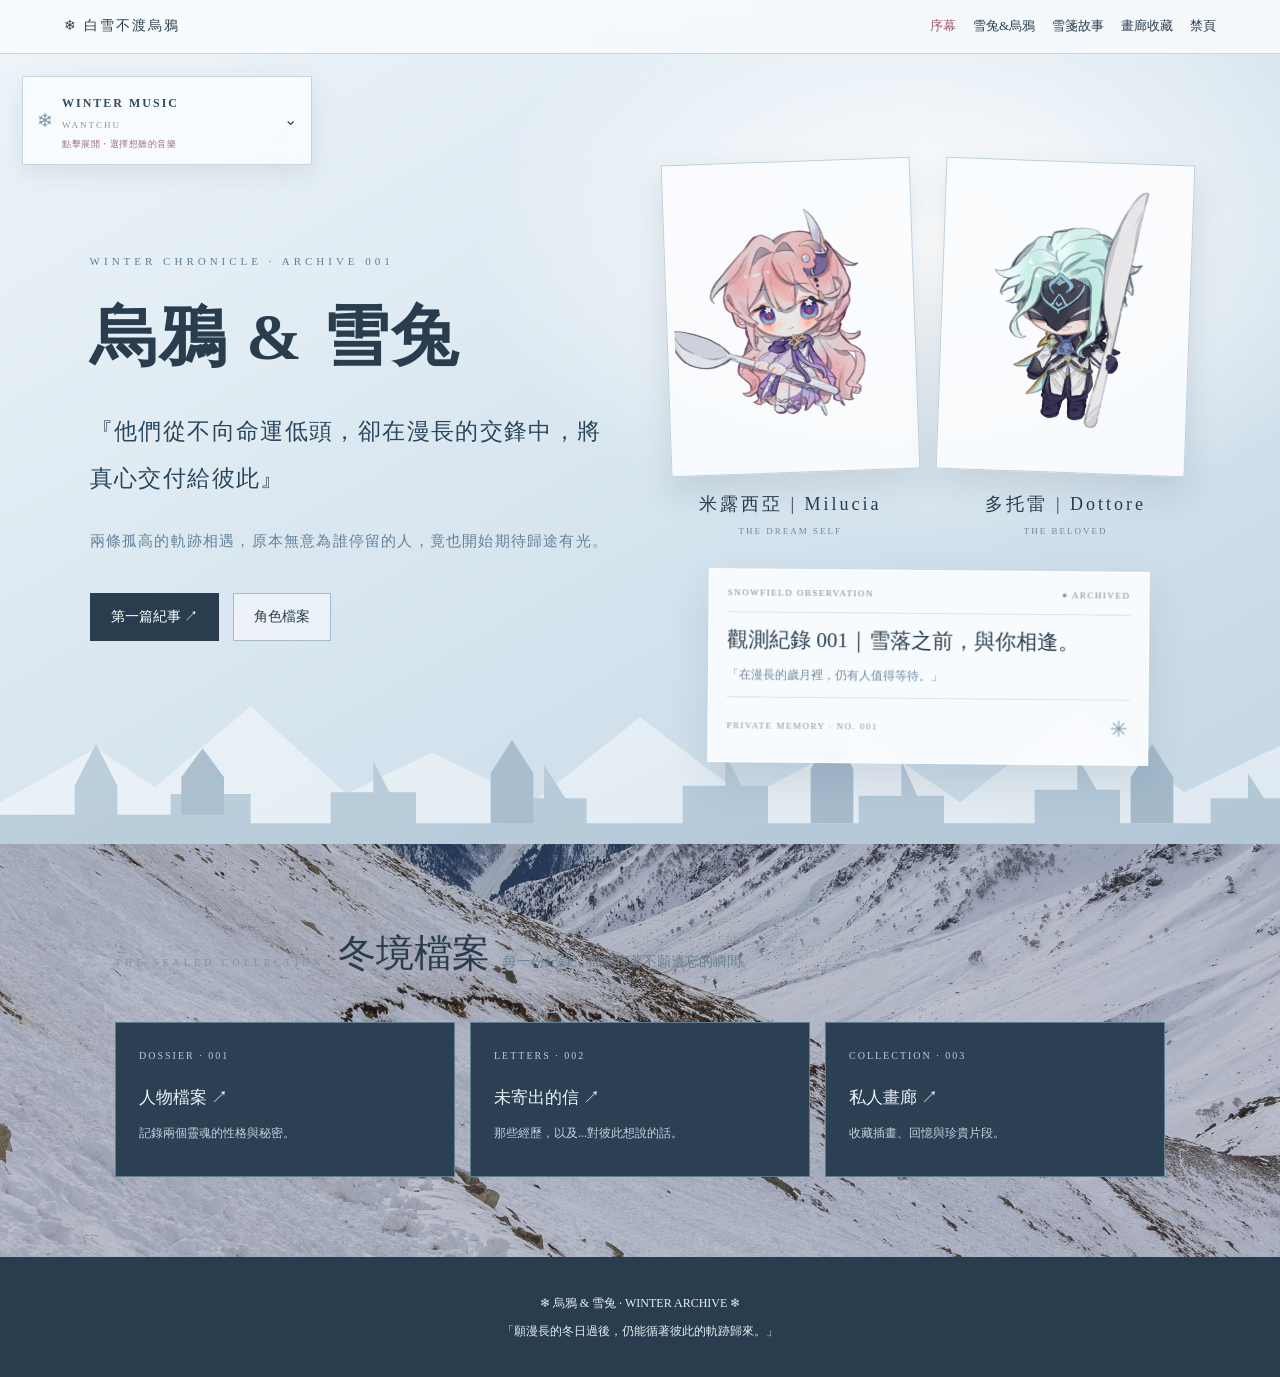
==== commit 5c9b967b: "Update index.html" ====
--- a/index.html
+++ b/index.html
@@ -519,6 +519,12 @@
   font-size: 9px;
   letter-spacing: 2px;
 }
+.winter-music-toggle .winter-music-hint {
+  margin-top: 2px;
+  color: #a06f78;
+  font-size: 9px;
+  letter-spacing: .5px;
+}
 .winter-music-panel {
   display: none;
   margin-top: 7px;
@@ -783,6 +789,7 @@
       <span>
         <strong style="font-size:12px;letter-spacing:2px;">WINTER MUSIC</strong>
         <small id="musicMiniTitle">選擇一首冬日旋律</small>
+        <small class="winter-music-hint">點擊展開・選擇想聽的音樂</small>
       </span>
     </span>
     <span id="musicChevron" aria-hidden="true">⌄</span>
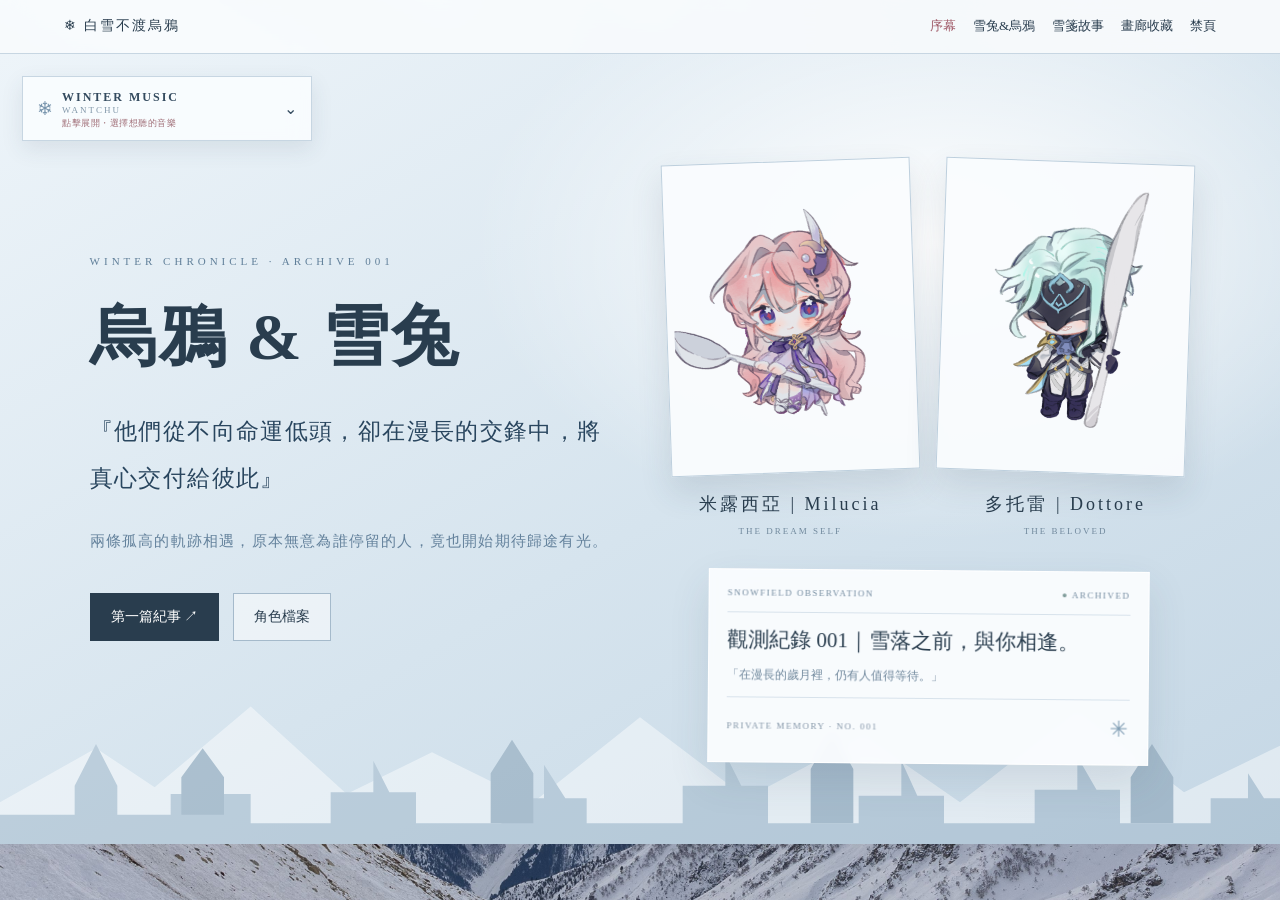
==== commit 66b49dd0: "Update index.html" ====
--- a/index.html
+++ b/index.html
@@ -1,480 +1,17 @@
-
 <!DOCTYPE html>
 <html lang="zh-Hant">
 <head>
 <meta charset="UTF-8">
 <meta name="viewport" content="width=device-width, initial-scale=1">
-<meta name="theme-color" content="#dce8f1">
-<meta name="description" content="烏鴉與雪兔的私人冬境檔案。">
-<title>白雪不渡烏鴉｜至冬觀測紀錄</title>
-
-<link rel="stylesheet" href="style.css">
-
+<meta name="theme-color" content="#e8f0f6">
+<title>白雪不渡烏鴉｜冬日紀事</title>
 <style>
-:root {
-  --ink: #293d4e;
-  --blue: #607f99;
-  --muted: #71899d;
-  --line: #c7d6e2;
-  --paper: rgba(250,252,254,.95);
-}
-
 * { box-sizing: border-box; }
-
-html { scroll-behavior: smooth; }
-
-body {
-  margin: 0;
-  color: var(--ink);
-  background: #e8f0f6;
-  font-family: Georgia, "Noto Serif TC", serif;
-  line-height: 1.9;
-}
-
-a { color: inherit; text-decoration: none; }
-
-/* 導覽列 */
-
-.site-header {
-  position: relative;
-  z-index: 10;
-  display: flex;
-  align-items: center;
-  justify-content: space-between;
-  flex-wrap: wrap;
-  gap: 12px;
-  padding: 13px 5%;
-  background: rgba(248,251,253,.96);
-  border-bottom: 1px solid var(--line);
-}
-
-.logo {
-  font-size: 14px;
-  letter-spacing: 2px;
-}
-
-.site-nav {
-  display: flex;
-  flex-wrap: wrap;
-  gap: 17px;
-  font-size: 13px;
-}
-
-.site-nav a:hover,
-.site-nav a[aria-current="page"] {
-  color: #a05c69;
-}
-
-/* 首頁主視覺 */
-
-.winter-hero {
-  position: relative;
-  isolation: isolate;
-  display: grid;
-  grid-template-columns: 1fr 1fr;
-  align-items: center;
-  gap: clamp(28px, 4vw, 60px);
-  min-height: 790px;
-  padding: 65px 7%;
-  overflow: hidden;
-  background:
-    radial-gradient(
-      ellipse at 73% 24%,
-      #ffffff,
-      transparent 35%
-    ),
-    linear-gradient(
-      150deg,
-      #edf4f9,
-      #d6e4ee 55%,
-      #c5d7e5
-    );
-}
-
-.winter-copy {
-  position: relative;
-  z-index: 2;
-  max-width: 650px;
-  padding: 25px 0;
-}
-
-.winter-eyebrow {
-  color: var(--blue);
-  font-size: 11px;
-  letter-spacing: 4px;
-}
-
-.winter-title {
-  margin: 22px 0 28px;
-  font-size: clamp(43px, 5.2vw, 76px);
-  line-height: 1.3;
-  letter-spacing: 2px;
-}
-
-.winter-quote {
-  margin: 0 0 24px;
-  font-size: clamp(16px, 1.6vw, 20px);
-  line-height: 2;
-}
-
-.winter-description {
-  margin-bottom: 32px;
-  color: var(--blue);
-  font-size: 15px;
-  line-height: 2.2;
-}
-
-.winter-actions {
-  display: flex;
-  flex-wrap: wrap;
-  gap: 9px;
-}
-
-.btn {
-  display: inline-block;
-  padding: 10px 20px;
-  color: white;
-  background: var(--ink);
-  border: 1px solid var(--ink);
-  font: inherit;
-  font-size: 14px;
-  transition: background .25s, transform .25s;
-}
-
-.btn:hover {
-  background: #4a667e;
-  transform: translateY(-2px);
-}
-
-.btn-outline {
-  color: var(--ink);
-  background: rgba(255,255,255,.5);
-  border-color: #a5bacb;
-}
-
-/* 右側人物區：放大兩張照片 */
-
-.winter-right {
-  display: flex;
-  flex-direction: column;
-  align-items: center;
-  gap: 30px;
-  width: 100%;
-  max-width: 620px;
-  justify-self: center;
-  padding-top: 28px;
-}
-
-.portrait-pair {
-  display: grid;
-  grid-template-columns: repeat(2, minmax(0, 1fr));
-  gap: clamp(14px, 2.2vw, 26px);
-  width: 100%;
-}
-
-.portrait-item {
-  min-width: 0;
-  text-align: center;
-}
-
-.portrait-frame {
-  position: relative;
-  overflow: hidden;
-  width: 100%;
-  aspect-ratio: 4 / 5;
-  padding: 7px;
-  background: var(--paper);
-  border: 1px solid #bdcfdd;
-  box-shadow: 0 15px 32px rgba(47,70,90,.14);
-  transition:
-    transform .45s ease,
-    box-shadow .45s ease;
-}
-
-.portrait-item:first-child .portrait-frame {
-  transform: rotate(-2deg);
-}
-
-.portrait-item:last-child .portrait-frame {
-  transform: rotate(2deg);
-}
-
-.portrait-item:first-child .portrait-frame:hover,
-.portrait-item:last-child .portrait-frame:hover {
-  transform: translateY(-8px) rotate(0deg) scale(1.025);
-  box-shadow: 0 24px 42px rgba(47,70,90,.22);
-}
-
-.portrait-frame img {
-  display: block;
-  width: 100%;
-  height: 100%;
-  object-fit: cover;
-  transition: transform .65s ease;
-}
-
-.portrait-frame:hover img {
-  transform: scale(1.07);
-}
-
-.portrait-name {
-  margin: 14px 0 0;
-  font-size: 18px;
-  font-weight: normal;
-  letter-spacing: 3px;
-}
-
-.portrait-label {
-  margin: 2px 0 0;
-  color: var(--muted);
-  font-size: 9px;
-  letter-spacing: 2px;
-}
-
-/* 下方觀測紀錄：縮小並置中 */
-
-.observation-card {
-  width: 84%;
-  max-width: 460px;
-  padding: 15px 18px;
-  background: var(--paper);
-  border: 1px solid white;
-  box-shadow: 0 17px 38px rgba(47,70,90,.12);
-  transform: rotate(.5deg);
-  transition:
-    transform .35s ease,
-    box-shadow .35s ease;
-}
-
-.observation-card:hover {
-  transform: rotate(0deg) translateY(-3px);
-  box-shadow: 0 23px 42px rgba(47,70,90,.17);
-}
-
-.observation-topline {
-  display: flex;
-  justify-content: space-between;
-  align-items: center;
-  flex-wrap: wrap;
-  gap: 8px;
-  padding-bottom: 10px;
-  border-bottom: 1px solid #d7e2eb;
-  color: #71899d;
-  font-size: 9px;
-  letter-spacing: 1.5px;
-}
-
-.observation-status::before {
-  content: "● ";
-  color: #819d9b;
-}
-
-.observation-caption {
-  padding: 10px 0;
-}
-
-.observation-caption h2 {
-  margin: 0 0 5px;
-  font-size: clamp(16px, 1.7vw, 21px);
-  font-weight: normal;
-  line-height: 1.7;
-}
-
-.observation-caption p {
-  margin: 0;
-  color: #71899d;
-  font-size: 12px;
-  line-height: 1.9;
-}
-
-.observation-bottom {
-  display: flex;
-  align-items: center;
-  justify-content: space-between;
-  padding-top: 8px;
-  border-top: 1px solid #d7e2eb;
-  color: #8295a6;
-  font-size: 9px;
-  letter-spacing: 1.5px;
-}
-
-.iris-mark {
-  color: #819eb4;
-  font-size: 22px;
-}
-
-/* 冰雪城市剪影 */
-
-.winter-skyline {
-  position: absolute;
-  z-index: -1;
-  bottom: 0;
-  left: 0;
-  width: 100%;
-  height: 150px;
-  opacity: .45;
-  pointer-events: none;
-}
-
-.winter-skyline .mountains { fill: white; }
-.winter-skyline .city { fill: #9bb3c6; }
-.winter-skyline .towers { fill: #7894aa; }
-
-/* 下方導覽 */
-
-.winter-sections {
-  width: min(1100px, 100%);
-  margin: auto;
-  padding: 65px 25px 80px;
-}
-
-.section-heading { margin-bottom: 25px; }
-
-.section-heading small {
-  color: #7d94a8;
-  font-size: 10px;
-  letter-spacing: 4px;
-}
-
-.section-heading h2 {
-  margin: 8px 0;
-  font-size: clamp(27px, 4vw, 38px);
-  font-weight: normal;
-}
-
-.section-heading p {
-  color: #6c8295;
-  font-size: 14px;
-}
-
-.door-grid {
-  display: grid;
-  grid-template-columns: repeat(3, minmax(0, 1fr));
-  gap: 15px;
-}
-
-.door {
-  display: block;
-  min-height: 155px;
-  padding: 23px;
-  color: #eaf2f8;
-  background: #2b4153;
-  border: 1px solid #607d94;
-  transition: transform .25s, background .25s;
-}
-
-.door:hover {
-  transform: translateY(-4px);
-  background: #3c566c;
-}
-
-.door small {
-  display: block;
-  margin-bottom: 17px;
-  color: #b7cddd;
-  font-size: 10px;
-  letter-spacing: 2px;
-}
-
-.door strong {
-  display: block;
-  font-weight: normal;
-  font-size: 17px;
-}
-
-.door span {
-  display: block;
-  margin-top: 8px;
-  color: #c3d3e0;
-  font-size: 12px;
-}
-
-.winter-footer {
-  padding: 30px 20px;
-  color: #e5eef5;
-  background: #293d4e;
-  text-align: center;
-}
-
-.winter-footer p {
-  margin: 5px 0;
-  font-size: 12px;
-}
-
-/* 手機與窄螢幕 */
-
-@media (max-width: 800px) {
-  .winter-hero {
-    grid-template-columns: 1fr;
-    min-height: auto;
-    gap: 28px;
-    padding: 45px 7% 65px;
-  }
-
-  .winter-copy {
-    padding: 10px 0;
-  }
-
-  .winter-title {
-    font-size: clamp(40px, 10vw, 65px);
-  }
-
-  .winter-right {
-    width: 100%;
-    max-width: 580px;
-    padding-top: 0;
-    gap: 25px;
-  }
-
-  .portrait-pair {
-    gap: 16px;
-  }
-
-  .portrait-frame {
-    padding: 6px;
-  }
-
-  .observation-card {
-    width: 88%;
-  }
-
-  .door-grid {
-    grid-template-columns: 1fr;
-  }
-}
-
-@media (max-width: 420px) {
-  .site-header {
-    padding: 12px 5%;
-  }
-
-  .site-nav {
-    gap: 10px;
-    font-size: 12px;
-  }
-
-  .portrait-pair {
-    gap: 12px;
-  }
-
-  .portrait-name {
-    font-size: 16px;
-  }
-
-  .observation-card {
-    width: 94%;
-    padding: 13px;
-  }
-}
-
-@media (prefers-reduced-motion: reduce) {
-  *, *::before, *::after {
-    animation: none !important;
-    transition: none !important;
-    scroll-behavior: auto !important;
-  }
-}
-
+html, body { width: 100%; height: 100%; margin: 0; overflow: hidden; }
+#siteFrame {
+  position: fixed; inset: 0; width: 100%; height: 100%;
+  border: 0; background: #e8f0f6; z-index: 1;
+}
 /* WINTER MUSIC PLAYER */
 .winter-music {
   position: fixed;
@@ -638,152 +175,17 @@
   .winter-music-panel { padding: 12px; }
 }
 
+
+.winter-music { z-index: 9999; }
 </style>
 </head>
-
 <body>
-
-<header class="site-header">
-  <a class="logo" href="index.html">❄ 白雪不渡烏鴉</a>
-
-  <nav class="site-nav" aria-label="主要導覽">
-    <a href="index.html" aria-current="page">序幕</a>
-    <a href="characters.html">雪兔&烏鴉</a>
-    <a href="stories.html">雪箋故事</a>
-    <a href="gallery.html">畫廊收藏</a>
-    <a href="secret.html">禁頁</a>
-  </nav>
-</header>
-
-<main>
-
-<section class="winter-hero">
-
-  <svg class="winter-skyline"
-       viewBox="0 0 1200 180"
-       preserveAspectRatio="none"
-       aria-hidden="true">
-    <g class="mountains">
-      <path d="M0 130 L90 65 L145 112 L235 15 L325 120 L405 70 L500 130 L600 28 L700 125 L810 50 L900 130 L1010 20 L1110 118 L1200 62 L1200 180 L0 180Z"/>
-    </g>
-    <g class="city">
-      <path d="M0 145 L70 145 L70 110 L90 60 L110 110 L110 145 L160 145 L160 120 L195 120 L195 85 L210 120 L235 120 L235 155 L310 155 L310 118 L350 118 L350 80 L365 118 L390 118 L390 155 L470 155 L470 125 L510 125 L510 85 L530 125 L550 125 L550 155 L640 155 L640 110 L680 110 L680 72 L695 110 L720 110 L720 155 L805 155 L805 122 L845 122 L845 80 L860 122 L885 122 L885 155 L970 155 L970 115 L1010 115 L1010 75 L1028 115 L1050 115 L1050 155 L1135 155 L1135 125 L1170 125 L1170 95 L1185 125 L1200 125 L1200 180 L0 180Z"/>
-    </g>
-    <g class="towers">
-      <path d="M170 145 L170 100 L190 65 L210 100 L210 145Z M460 155 L460 95 L480 55 L500 95 L500 155Z M760 155 L760 90 L780 45 L800 90 L800 155Z M1060 155 L1060 100 L1080 60 L1100 100 L1100 155Z"/>
-    </g>
-  </svg>
-
-  <div class="winter-copy">
-
-    <div class="winter-eyebrow">
-      WINTER CHRONICLE · ARCHIVE 001
-    </div>
-
-    <h1 class="winter-title">烏鴉 &amp; 雪兔</h1>
-
-    <p class="hero-quote">『他們從不向命運低頭，卻在漫長的交鋒中，將真心交付給彼此』</p>
-
-     <p class="hero-description">兩條孤高的軌跡相遇，原本無意為誰停留的人，竟也開始期待歸途有光。</p>
-
-    <div class="winter-actions">
-      <a class="btn" href="stories.html">第一篇紀事 ↗</a>
-      <a class="btn btn-outline" href="characters.html">角色檔案</a>
-    </div>
-
-  </div>
-
-  <div class="winter-right">
-
-    <div class="portrait-pair">
-
-      <article class="portrait-item">
-        <div class="portrait-frame">
-          <img
-            src="images/01.PNG" alt="米露西亞的大頭照">
-        </div>
-        <h2 class="portrait-name">米露西亞 | Milucia</h2>
-        <p class="portrait-label">THE DREAM SELF</p>
-      </article>
-
-      <article class="portrait-item">
-        <div class="portrait-frame">
-          <img
-            src="images/02.PNG" alt="多托雷的大頭照">
-        </div>
-        <h2 class="portrait-name">多托雷 | Dottore</h2>
-        <p class="portrait-label">THE BELOVED</p>
-      </article>
-
-    </div>
-
-    <article class="observation-card">
-
-      <div class="observation-topline">
-        <span>SNOWFIELD OBSERVATION</span>
-        <span class="observation-status">ARCHIVED</span>
-      </div>
-
-      <div class="observation-caption">
-        <h2>觀測紀錄 001｜雪落之前，與你相逢。</h2>
-        <p>「在漫長的歲月裡，仍有人值得等待。」</p>
-      </div>
-
-      <div class="observation-bottom">
-        <span>PRIVATE MEMORY · NO. 001</span>
-        <span class="iris-mark" aria-label="山茶花">✳</span>
-      </div>
-
-    </article>
-
-  </div>
-
-</section>
-
-<section class="winter-sections">
-
-  <div class="section-heading">
-    <small>THE SEALED COLLECTION</small>
-    <h2>冬境檔案</h2>
-    <p>每一份紀錄，都保存著不願遺忘的瞬間。</p>
-  </div>
-
-  <div class="door-grid">
-
-    <a class="door" href="characters.html">
-      <small>DOSSIER · 001</small>
-      <strong>人物檔案 ↗</strong>
-      <span>記錄兩個靈魂的性格與秘密。</span>
-    </a>
-
-    <a class="door" href="stories.html">
-      <small>LETTERS · 002</small>
-      <strong>未寄出的信 ↗</strong>
-      <span>那些經歷，以及...對彼此想說的話。</span>
-    </a>
-
-    <a class="door" href="gallery.html">
-      <small>COLLECTION · 003</small>
-      <strong>私人畫廊 ↗</strong>
-      <span>收藏插畫、回憶與珍貴片段。</span>
-    </a>
-
-  </div>
-
-</section>
-
-</main>
-
-<footer class="winter-footer">
-  <p>❄ 烏鴉 &amp; 雪兔 · WINTER ARCHIVE ❄</p>
-  <p>「願漫長的冬日過後，仍能循著彼此的軌跡歸來。」</p>
-</footer>
-
-
-<!-- WINTER MUSIC PLAYER -->
+<iframe id="siteFrame" name="siteFrame" src="home.html" title="白雪不渡烏鴉網站內容"></iframe>
+
+<!-- 全站共用播放器：留在外層，不會隨內頁切換而重新載入 -->
 <aside class="winter-music" id="winterMusic">
-  <button class="winter-music-toggle" id="musicToggle"
-          type="button" aria-expanded="false" aria-controls="musicPanel">
+  <button class="winter-music-toggle" id="musicToggle" type="button"
+          aria-expanded="false" aria-controls="musicPanel">
     <span class="winter-music-toggle-label">
       <span class="winter-music-disc" aria-hidden="true">❄</span>
       <span>
@@ -794,71 +196,47 @@
     </span>
     <span id="musicChevron" aria-hidden="true">⌄</span>
   </button>
-
   <div class="winter-music-panel" id="musicPanel">
     <div class="winter-music-topline">
-      <span>NOW PLAYING</span>
-      <span id="musicTrackNumber">TRACK 01 / 03</span>
+      <span>NOW PLAYING</span><span id="musicTrackNumber">TRACK 01 / 03</span>
     </div>
-
     <div class="winter-music-track" id="musicTrackTitle">WANTCHU</div>
     <div class="winter-music-subtitle">WINTER CHRONICLE · MUSIC ARCHIVE</div>
-
     <label for="musicSelect" class="winter-music-subtitle">PLAYLIST</label>
     <select class="winter-music-select" id="musicSelect">
       <option value="0">01 · WANTCHU</option>
       <option value="1">02 · 心の在り処</option>
       <option value="2">03 · 星月夜</option>
     </select>
-
     <div class="winter-music-time">
-      <span id="musicCurrentTime">0:00</span>
-      <span id="musicDuration">0:00</span>
+      <span id="musicCurrentTime">0:00</span><span id="musicDuration">0:00</span>
     </div>
-    <input id="musicSeek" type="range" min="0" max="100" value="0"
-           step="0.1" aria-label="歌曲播放進度">
-
+    <input id="musicSeek" type="range" min="0" max="100" value="0" step="0.1" aria-label="歌曲播放進度">
     <div class="winter-music-controls">
       <button type="button" id="musicPrev" aria-label="上一首">|◀</button>
-      <button type="button" class="winter-music-play" id="musicPlay"
-              aria-label="播放">▶</button>
+      <button type="button" class="winter-music-play" id="musicPlay" aria-label="播放">▶</button>
       <button type="button" id="musicNext" aria-label="下一首">▶|</button>
     </div>
-
     <div class="winter-music-volume">
       <span aria-hidden="true">♫</span>
-      <input id="musicVolume" type="range" min="0" max="1" value="0.65"
-             step="0.01" aria-label="音量">
+      <input id="musicVolume" type="range" min="0" max="1" value="0.65" step="0.01" aria-label="音量">
       <span id="musicVolumeText">65%</span>
     </div>
     <div class="winter-music-note">A QUIET MOMENT IN THE SNOW</div>
   </div>
-
   <audio id="winterAudio" preload="metadata"></audio>
 </aside>
-
 
 <script>
 (() => {
   const tracks = [
-    {
-      title: "WANTCHU",
-      file: "audio/WANTCHU-keshi.mp3"
-    },
-    {
-      title: "心の在り処",
-      file: "audio/" + encodeURIComponent("《心の在り処》.mp3")
-    },
-    {
-      title: "星月夜",
-      file: "audio/" + encodeURIComponent("《星月夜》.mp3")
-    }
+    { title: "WANTCHU", file: "audio/WANTCHU-keshi.mp3" },
+    { title: "心の在り処", file: "audio/" + encodeURIComponent("《心の在り処》.mp3") },
+    { title: "星月夜", file: "audio/" + encodeURIComponent("《星月夜》.mp3") }
   ];
-
   const player = document.getElementById("winterMusic");
   const audio = document.getElementById("winterAudio");
   const toggle = document.getElementById("musicToggle");
-  const panel = document.getElementById("musicPanel");
   const chevron = document.getElementById("musicChevron");
   const select = document.getElementById("musicSelect");
   const title = document.getElementById("musicTrackTitle");
@@ -870,110 +248,68 @@
   const duration = document.getElementById("musicDuration");
   const volume = document.getElementById("musicVolume");
   const volumeText = document.getElementById("musicVolumeText");
-
-  let currentTrack = 0;
-  let seeking = false;
-
-  function formatTime(seconds) {
-    if (!Number.isFinite(seconds)) return "0:00";
-    const mins = Math.floor(seconds / 60);
-    const secs = Math.floor(seconds % 60);
-    return mins + ":" + String(secs).padStart(2, "0");
-  }
-
-  function updateTrackLabels() {
-    const track = tracks[currentTrack];
-    title.textContent = track.title;
-    miniTitle.textContent = track.title;
+  let currentTrack = 0, seeking = false;
+
+  const fmt = s => Number.isFinite(s)
+    ? Math.floor(s / 60) + ":" + String(Math.floor(s % 60)).padStart(2, "0")
+    : "0:00";
+
+  function updateLabels() {
+    title.textContent = miniTitle.textContent = tracks[currentTrack].title;
     number.textContent = "TRACK " + String(currentTrack + 1).padStart(2, "0") + " / 03";
     select.value = String(currentTrack);
   }
-
   function loadTrack(index, autoplay = false) {
     currentTrack = (index + tracks.length) % tracks.length;
     audio.pause();
     audio.src = tracks[currentTrack].file;
     audio.load();
-    updateTrackLabels();
-    seek.value = 0;
-    currentTime.textContent = "0:00";
-    duration.textContent = "0:00";
-    playButton.textContent = "▶";
-    playButton.setAttribute("aria-label", "播放");
-    if (autoplay) {
-      audio.play().then(updatePlayButton).catch(() => {
-        updatePlayButton();
-      });
-    }
+    updateLabels();
+    seek.value = 0; currentTime.textContent = "0:00"; duration.textContent = "0:00";
+    updatePlay();
+    if (autoplay) audio.play().catch(() => updatePlay());
   }
-
-  function updatePlayButton() {
+  function updatePlay() {
     const playing = !audio.paused;
     playButton.textContent = playing ? "Ⅱ" : "▶";
     playButton.setAttribute("aria-label", playing ? "暫停" : "播放");
   }
-
   toggle.addEventListener("click", () => {
-    const isOpen = player.classList.toggle("is-open");
-    toggle.setAttribute("aria-expanded", String(isOpen));
-    chevron.textContent = isOpen ? "⌃" : "⌄";
-  });
-
+    const open = player.classList.toggle("is-open");
+    toggle.setAttribute("aria-expanded", String(open));
+    chevron.textContent = open ? "⌃" : "⌄";
+  });
   playButton.addEventListener("click", () => {
-    if (audio.paused) {
-      audio.play().then(updatePlayButton).catch(() => {
-        updatePlayButton();
-      });
-    } else {
-      audio.pause();
-    }
-  });
-
-  document.getElementById("musicPrev").addEventListener("click", () => {
-    loadTrack(currentTrack - 1, true);
-  });
-
-  document.getElementById("musicNext").addEventListener("click", () => {
-    loadTrack(currentTrack + 1, true);
-  });
-
-  select.addEventListener("change", () => {
-    loadTrack(Number(select.value), true);
-  });
-
-  audio.addEventListener("play", updatePlayButton);
-  audio.addEventListener("pause", updatePlayButton);
+    if (audio.paused) audio.play().catch(() => updatePlay());
+    else audio.pause();
+  });
+  document.getElementById("musicPrev").addEventListener("click", () => loadTrack(currentTrack - 1, true));
+  document.getElementById("musicNext").addEventListener("click", () => loadTrack(currentTrack + 1, true));
+  select.addEventListener("change", () => loadTrack(Number(select.value), true));
+  audio.addEventListener("play", updatePlay);
+  audio.addEventListener("pause", updatePlay);
   audio.addEventListener("ended", () => loadTrack(currentTrack + 1, true));
-
   audio.addEventListener("loadedmetadata", () => {
-    duration.textContent = formatTime(audio.duration);
+    duration.textContent = fmt(audio.duration);
     seek.max = Number.isFinite(audio.duration) ? audio.duration : 0;
   });
-
   audio.addEventListener("timeupdate", () => {
     if (!seeking) seek.value = audio.currentTime || 0;
-    currentTime.textContent = formatTime(audio.currentTime);
-  });
-
+    currentTime.textContent = fmt(audio.currentTime);
+  });
   seek.addEventListener("input", () => {
-    seeking = true;
-    currentTime.textContent = formatTime(Number(seek.value));
-  });
-
+    seeking = true; currentTime.textContent = fmt(Number(seek.value));
+  });
   seek.addEventListener("change", () => {
-    audio.currentTime = Number(seek.value);
-    seeking = false;
-  });
-
+    audio.currentTime = Number(seek.value); seeking = false;
+  });
   volume.addEventListener("input", () => {
     audio.volume = Number(volume.value);
     volumeText.textContent = Math.round(audio.volume * 100) + "%";
   });
-
   audio.volume = Number(volume.value);
   loadTrack(0, false);
 })();
 </script>
-
 </body>
 </html>
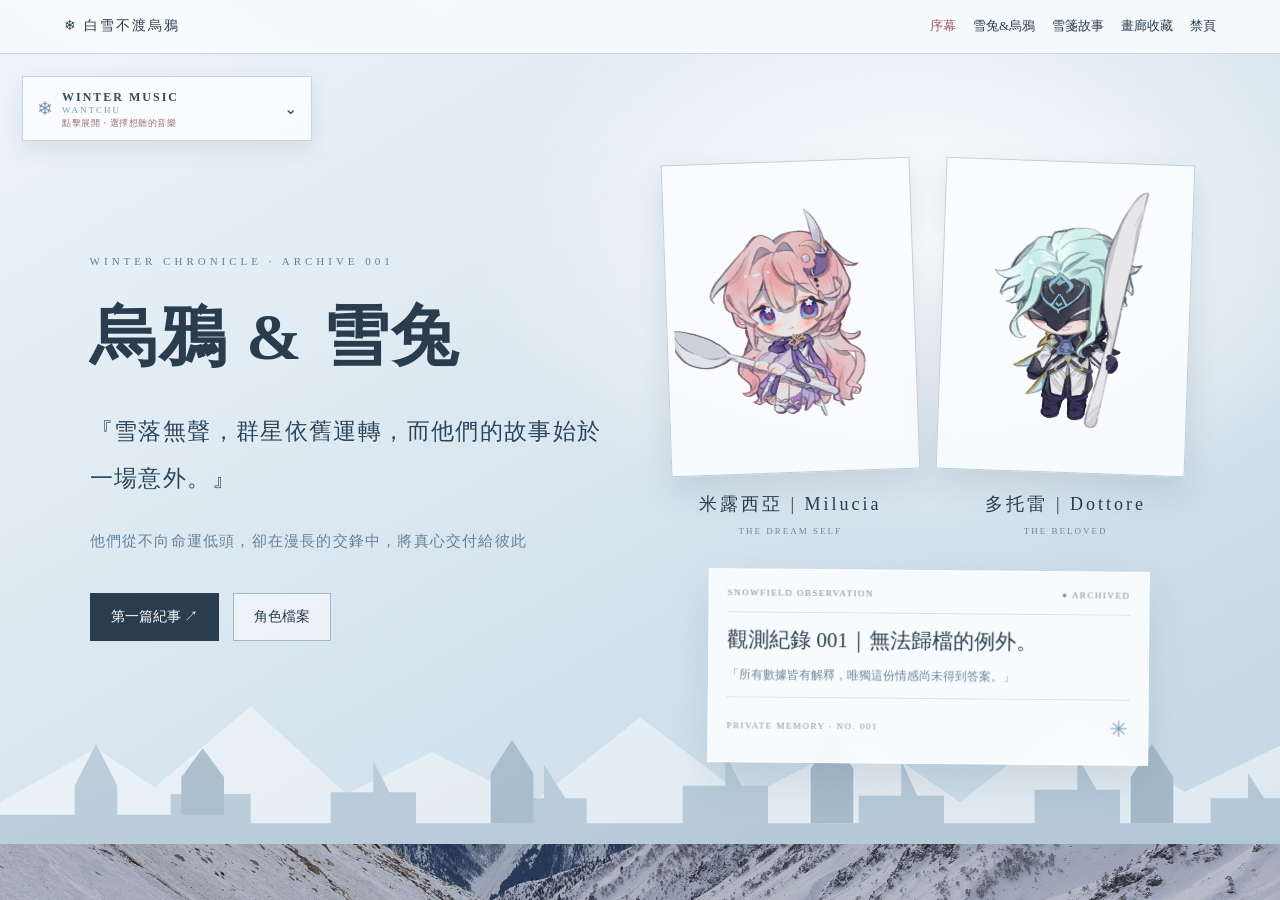
==== commit 6ebb04ae: "Update index.html" ====
--- a/index.html
+++ b/index.html
@@ -311,5 +311,6 @@
   loadTrack(0, false);
 })();
 </script>
+  <script src="protection.js"></script>
 </body>
 </html>
